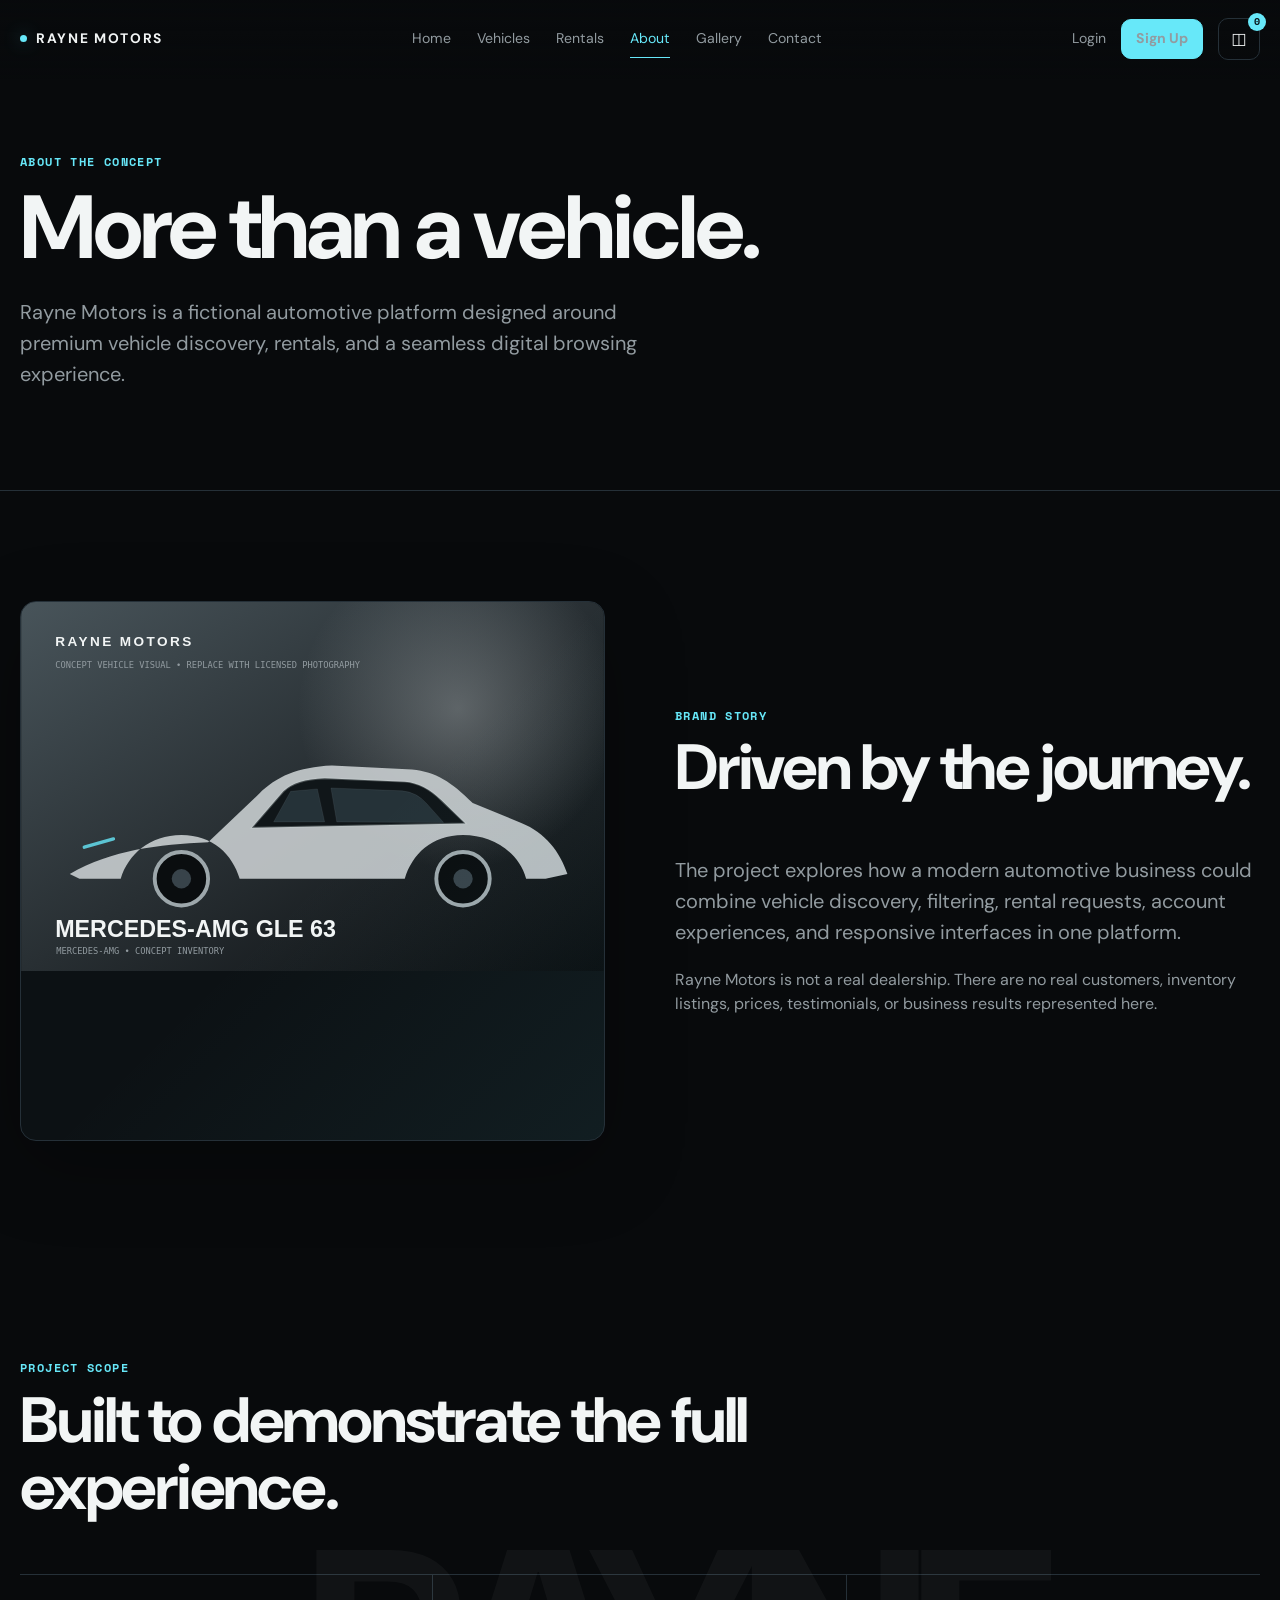
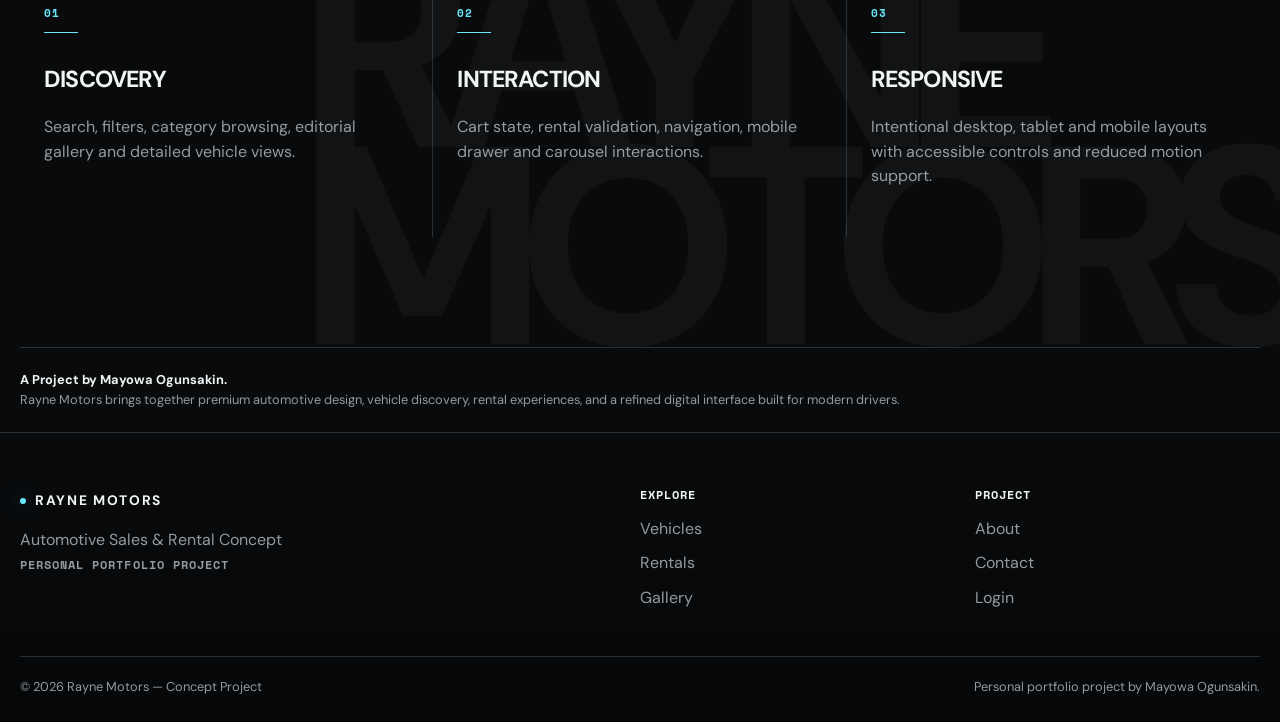
==== about.html @ a6eb0c82 "Update about.html" ====
<!doctype html><html lang="en"><head><meta charset="utf-8"><meta name="viewport" content="width=device-width,initial-scale=1"><meta name="description" content="Rayne Motors — premium automotive dealership and rental concept project by Mayowa Mayne Ogunsakin."><title>About — RAYNE MOTORS</title><link rel="stylesheet" href="css/style.css"></head><body><header class="site-header"><div class="container nav"><a class="logo" href="index.html">RAYNE MOTORS</a><nav class="nav-links" aria-label="Primary"><a data-nav href="index.html">Home</a><a data-nav href="vehicles.html">Vehicles</a><a data-nav href="rentals.html">Rentals</a><a data-nav href="about.html">About</a><a data-nav href="gallery.html">Gallery</a><a data-nav href="contact.html">Contact</a></nav><div class="nav-actions"><a href="login.html">Login</a><a class="btn btn-small btn-primary" href="signup.html">Sign Up</a><button class="icon-btn cart-wrap" data-cart-open aria-label="Open cart">◫<span class="cart-count">0</span></button><button class="menu-btn" aria-label="Open menu">☰</button></div></div></header><div class="mobile-drawer"><button class="icon-btn" data-mobile-close aria-label="Close menu" style="position:absolute;right:24px;top:24px">×</button><nav class="mobile-links"><a data-nav href="index.html">Home</a><a data-nav href="vehicles.html">Vehicles</a><a data-nav href="rentals.html">Rentals</a><a data-nav href="about.html">About</a><a data-nav href="gallery.html">Gallery</a><a data-nav href="contact.html">Contact</a><a href="login.html">Login</a></nav><div class="mobile-footer mono">FIND YOUR NEXT DRIVE.</div></div><div class="scrim"></div><main>
<section class="page-hero"><div class="container"><div class="eyebrow mono">ABOUT THE CONCEPT</div><h1>More than a vehicle.</h1><p class="lead">Rayne Motors is a fictional automotive platform designed around premium vehicle discovery, rentals, and a seamless digital browsing experience.</p></div></section>
<section class="section"><div class="container editorial"><div class="editorial-media"><img src="assets/images/mercedes-amg-gle.svg" alt="Mercedes-AMG GLE 63 concept visual" style="width:100%;height:100%;object-fit:cover"></div><div class="editorial-copy"><div class="eyebrow mono">BRAND STORY</div><h2>Driven by the journey.</h2><p class="lead">The project explores how a modern automotive business could combine vehicle discovery, filtering, rental requests, account experiences, and responsive interfaces in one platform.</p><p class="muted">Rayne Motors is not a real dealership. There are no real customers, inventory listings, prices, testimonials, or business results represented here.</p></div></div></section>
<section class="section"><div class="container"><div class="eyebrow mono">PROJECT SCOPE</div><h2 class="reveal">Built to demonstrate the full experience.</h2><div class="steps reveal"><div class="step"><div class="step-number mono">01</div><h3>DISCOVERY</h3><p>Search, filters, category browsing, editorial gallery and detailed vehicle views.</p></div><div class="step"><div class="step-number mono">02</div><h3>INTERACTION</h3><p>Cart state, rental validation, navigation, mobile drawer and carousel interactions.</p></div><div class="step"><div class="step-number mono">03</div><h3>RESPONSIVE</h3><p>Intentional desktop, tablet and mobile layouts with accessible controls and reduced motion support.</p></div></div></div><div class="watermark">RAYNE<br>MOTORS</div></section>
</main><div class="container" style="padding:22px 0;border-top:1px solid var(--border);color:var(--muted);font-size:.8rem"><strong style="color:var(--text)">A Project by Mayowa Ogunsakin.</strong><br>Rayne Motors brings together premium automotive design, vehicle discovery, rental experiences, and a refined digital interface built for modern drivers.</br></div><footer class="footer"><div class="container"><div class="footer-grid"><div><a class="logo" href="index.html">RAYNE MOTORS</a><p class="muted" style="max-width:400px;margin-top:15px">Automotive Sales & Rental Concept<br><span class="mono">Personal Portfolio Project</span></p></div><div><div class="mono">Explore</div><div class="footer-links" style="margin-top:15px"><a href="vehicles.html">Vehicles</a><a href="rentals.html">Rentals</a><a href="gallery.html">Gallery</a></div></div><div><div class="mono">Project</div><div class="footer-links" style="margin-top:15px"><a href="about.html">About</a><a href="contact.html">Contact</a><a href="login.html">Login</a></div></div></div><div class="footer-bottom"><div>© 2026 Rayne Motors — Concept Project</div><div>Personal portfolio project by Mayowa Ogunsakin.</div></div></div></footer><aside class="cart-drawer" aria-label="Shopping cart"><div class="cart-head"><strong>Your Selection</strong><button class="icon-btn" data-close aria-label="Close cart">×</button></div><div class="cart-items"></div><div class="cart-foot"><p class="muted" style="margin-bottom:14px">Pricing is intentionally omitted. Use the next step to submit a demo request or contact enquiry.</p><div style="display:flex;gap:8px"><button class="btn btn-ghost" data-clear-cart onclick="RayneCart.clear()">Clear</button><a class="btn btn-primary" href="rentals.html">Request Booking</a></div></div></aside><script src="js/data.js"></script><script src="js/main.js"></script><script src="js/cart.js"></script></body></html>
---- css/style.css ----
@import url('https://fonts.googleapis.com/css2?family=DM+Sans:wght@400;500;600;700&family=Space+Mono:wght@400;700&display=swap');

:root{
  --bg:#080A0C; --surface:#111519; --elevated:#171D21; --text:#F2F5F5;
  --muted:#929BA0; --accent:#67E8F9; --accent-dark:#164E63; --border:#253038;
  --success:#55c98b; --error:#ef6a6a; --radius:14px; --max:1440px;
  --ease:cubic-bezier(.22,.8,.2,1);
}
*{box-sizing:border-box}
html{scroll-behavior:smooth}
body{margin:0;background:var(--bg);color:var(--text);font-family:"DM Sans",system-ui,sans-serif;line-height:1.55}
body.drawer-open{overflow:hidden}
a{color:inherit;text-decoration:none}
button,input,select,textarea{font:inherit}
button{cursor:pointer}
img{display:block;max-width:100%}
::selection{background:var(--accent);color:#031014}
:focus-visible{outline:2px solid var(--accent);outline-offset:3px}
.container{width:min(calc(100% - 40px),var(--max));margin:auto}
.mono{font:700 .72rem/1.2 "Space Mono",monospace;letter-spacing:.09em;text-transform:uppercase}
.eyebrow{color:var(--accent);margin-bottom:12px}
h1,h2,h3,p{margin-top:0}
h1,h2,h3{line-height:1.05;letter-spacing:-.035em}
h1{font-size:clamp(3.4rem,8vw,8.2rem);max-width:950px;margin-bottom:22px}
h2{font-size:clamp(2.3rem,5vw,5.3rem);max-width:900px}
h3{font-size:1.45rem}
.lead{font-size:clamp(1rem,1.6vw,1.25rem);color:var(--muted);max-width:680px}
.muted{color:var(--muted)}
.section{padding:110px 0;position:relative;overflow:hidden}
.section--tight{padding:72px 0}
.section-head{display:flex;justify-content:space-between;gap:30px;align-items:end;margin-bottom:42px}
.watermark{position:absolute;inset:auto -2vw 0 auto;font-size:clamp(7rem,22vw,20rem);font-weight:700;line-height:.7;letter-spacing:-.08em;color:#fff;opacity:.035;pointer-events:none;white-space:nowrap}
.site-header{position:fixed;top:0;left:0;right:0;z-index:50;border-bottom:1px solid transparent;transition:.35s var(--ease);background:rgba(8,10,12,.22)}
.site-header.scrolled{background:rgba(8,10,12,.82);border-color:var(--border);backdrop-filter:blur(18px)}
.nav{height:78px;display:flex;align-items:center;gap:34px}
.logo{font-weight:700;letter-spacing:.12em;font-size:.86rem;white-space:nowrap}
.nav-links{display:flex;align-items:center;gap:26px;margin:auto}
.nav-links a,.nav-actions a{font-size:.88rem;color:var(--muted);transition:.2s}
.nav-links a:hover,.nav-links a.active,.nav-actions a:hover{color:var(--text)}
.nav-links a.active{color:var(--accent)}
.nav-actions{display:flex;align-items:center;gap:15px}
.icon-btn,.menu-btn{width:42px;height:42px;border:1px solid var(--border);background:transparent;color:var(--text);display:grid;place-items:center;border-radius:10px}
.cart-count{min-width:18px;height:18px;padding:0 5px;border-radius:20px;background:var(--accent);color:#061015;font:700 10px/18px "Space Mono";position:absolute;top:-6px;right:-7px;text-align:center}
.cart-wrap{position:relative}
.menu-btn{display:none}
.btn{border:1px solid var(--border);background:transparent;color:var(--text);min-height:48px;padding:0 20px;border-radius:10px;display:inline-flex;align-items:center;justify-content:center;gap:10px;font-weight:700;transition:.25s var(--ease)}
.btn:hover{transform:translateY(-2px);border-color:#40515a}
.btn-primary{background:var(--accent);border-color:var(--accent);color:#051014}
.btn-primary:hover{background:#8af1ff;border-color:#8af1ff}
.btn-ghost:hover{color:var(--accent);border-color:var(--accent)}
.btn-small{min-height:40px;padding:0 14px;font-size:.82rem}
.hero{min-height:92vh;display:flex;align-items:end;position:relative;overflow:hidden;padding:150px 0 72px}
.hero-media{position:absolute;inset:0;z-index:-2;background:#0d1216}
.hero-media:after{content:"";position:absolute;inset:0;background:linear-gradient(90deg,rgba(8,10,12,.92) 0%,rgba(8,10,12,.55) 45%,rgba(8,10,12,.15) 100%),linear-gradient(0deg,var(--bg) 0%,transparent 32%)}
.hero-car{position:absolute;right:-2%;bottom:4%;width:min(70vw,900px);opacity:.82;transform:translate3d(0,0,0) scale(1);transition:transform 1.2s var(--ease)}
.hero:hover .hero-car{transform:scale(1.018)}
.hero-content{max-width:900px}
.hero-kicker{display:flex;gap:12px;align-items:center;margin-bottom:24px}
.hero-kicker span:last-child{color:var(--muted)}
.hero-actions{display:flex;gap:12px;flex-wrap:wrap;margin-top:32px}
.hero-watermark{position:absolute;right:3%;top:25%;font-size:clamp(5rem,15vw,14rem);line-height:.72;font-weight:700;letter-spacing:-.08em;color:#fff;opacity:.035;text-align:right;pointer-events:none}
.search-shell{margin-top:-30px;position:relative;z-index:4;background:rgba(17,21,25,.96);border:1px solid var(--border);border-radius:16px;padding:24px;box-shadow:0 25px 80px rgba(0,0,0,.25)}
.search-grid{display:grid;grid-template-columns:1.5fr repeat(4,1fr) auto;gap:10px}
.field{display:flex;flex-direction:column;gap:8px}
.field label{font-size:.72rem;color:var(--muted);font-family:"Space Mono";text-transform:uppercase;letter-spacing:.07em}
.field input,.field select,.field textarea{width:100%;border:1px solid var(--border);background:#0c1013;color:var(--text);border-radius:9px;padding:12px 13px;min-height:46px;outline:none;transition:.2s}
.field textarea{min-height:130px;resize:vertical}
.field input:focus,.field select:focus,.field textarea:focus{border-color:var(--accent);box-shadow:0 0 0 3px rgba(103,232,249,.08)}
.form-grid{display:grid;grid-template-columns:repeat(2,1fr);gap:18px}
.form-grid .full{grid-column:1/-1}
.error-text{color:var(--error);font-size:.78rem;min-height:1em}
.notice{border:1px solid var(--border);padding:16px;border-radius:10px;background:var(--surface);color:var(--muted)}
.notice.success{border-color:rgba(85,201,139,.4);color:#b6f2d2}
.notice.error{border-color:rgba(239,106,106,.4);color:#ffc0c0}
.vehicle-grid{display:grid;grid-template-columns:repeat(4,1fr);gap:16px}
.vehicle-card{background:var(--surface);border:1px solid var(--border);border-radius:var(--radius);overflow:hidden;transition:.3s var(--ease)}
.vehicle-card:hover{transform:translateY(-4px);border-color:rgba(103,232,249,.45)}
.vehicle-image{aspect-ratio:16/10;background:#0c1114;overflow:hidden;position:relative}
.vehicle-image img{width:100%;height:100%;object-fit:cover;transition:.5s var(--ease)}
.vehicle-card:hover .vehicle-image img{transform:scale(1.02)}
.badge{position:absolute;top:12px;left:12px;background:rgba(8,10,12,.78);border:1px solid var(--border);backdrop-filter:blur(10px);padding:6px 8px;border-radius:7px;font:700 .62rem "Space Mono";text-transform:uppercase}
.badge.available{color:var(--success)}
.card-body{padding:18px}
.card-title{display:flex;justify-content:space-between;gap:12px;align-items:start}
.card-title h3{margin:0;font-size:1.2rem}
.card-meta{display:flex;flex-wrap:wrap;gap:8px 14px;margin:12px 0 18px;color:var(--muted);font:400 .68rem "Space Mono";text-transform:uppercase}
.card-actions{display:flex;gap:8px}
.card-actions .btn{flex:1}
.filters-bar{display:flex;gap:8px;flex-wrap:wrap;margin-bottom:24px}
.filter-chip{border:1px solid var(--border);background:transparent;color:var(--muted);padding:9px 13px;border-radius:999px;font:700 .7rem "Space Mono";text-transform:uppercase}
.filter-chip:hover,.filter-chip.active{border-color:var(--accent);color:var(--accent);background:rgba(103,232,249,.05)}
.results-line{display:flex;justify-content:space-between;align-items:center;margin-bottom:16px;color:var(--muted)}
.editorial{display:grid;grid-template-columns:1fr 1fr;gap:70px;align-items:center}
.editorial-media{min-height:540px;background:#0c1114;border:1px solid var(--border);border-radius:16px;overflow:hidden;position:relative}
.editorial-copy{max-width:620px}
.steps{display:grid;grid-template-columns:repeat(3,1fr);border-top:1px solid var(--border)}
.step{padding:32px 24px;border-right:1px solid var(--border)}
.step:last-child{border-right:0}
.step-number{color:var(--accent);margin-bottom:34px}
.step p{color:var(--muted)}
.testimonial{max-width:900px;margin:auto;text-align:center;position:relative}
.quote{font-size:clamp(1.6rem,3vw,3rem);line-height:1.2;letter-spacing:-.035em;min-height:145px}
.quote-meta{color:var(--muted)}
.carousel-controls{display:flex;justify-content:center;gap:8px;margin-top:28px}
.dots{display:flex;gap:7px;justify-content:center;margin-top:18px}
.dot{width:7px;height:7px;border-radius:50%;border:0;background:#465057;padding:0}
.dot.active{background:var(--accent)}
.page-hero{padding:155px 0 80px;border-bottom:1px solid var(--border)}
.page-hero h1{font-size:clamp(3rem,7vw,7rem)}
.gallery-grid{columns:3 280px;column-gap:14px}
.gallery-item{break-inside:avoid;margin-bottom:14px;position:relative;overflow:hidden;border-radius:12px;border:1px solid var(--border);background:#0c1114}
.gallery-item img{width:100%;transition:.45s var(--ease)}
.gallery-item:hover img{transform:scale(1.025)}
.gallery-overlay{position:absolute;left:0;right:0;bottom:0;padding:22px 18px 18px;background:linear-gradient(transparent,rgba(0,0,0,.9));opacity:0;transform:translateY(8px);transition:.3s}
.gallery-item:hover .gallery-overlay{opacity:1;transform:none}
.detail-grid{display:grid;grid-template-columns:1.35fr .65fr;gap:40px;align-items:start}
.detail-gallery{position:sticky;top:100px}
.detail-main-image{border:1px solid var(--border);border-radius:16px;overflow:hidden;background:#0c1114}
.thumbs{display:grid;grid-template-columns:repeat(4,1fr);gap:8px;margin-top:8px}
.thumb{border:1px solid var(--border);background:#0c1114;padding:0;border-radius:8px;overflow:hidden}
.thumb.active{border-color:var(--accent)}
.detail-panel{border:1px solid var(--border);background:var(--surface);border-radius:16px;padding:28px}
.detail-panel h1{font-size:clamp(2.6rem,5vw,5rem);margin-bottom:12px}
.spec-grid{display:grid;grid-template-columns:repeat(2,1fr);gap:1px;background:var(--border);margin:26px 0}
.spec{background:var(--surface);padding:15px}
.spec span{display:block;color:var(--muted);font:700 .62rem "Space Mono";text-transform:uppercase;margin-bottom:7px}
.spec strong{font-size:.95rem}
.cart-drawer{position:fixed;z-index:80;top:0;right:0;bottom:0;width:min(460px,100%);background:var(--surface);border-left:1px solid var(--border);transform:translateX(102%);transition:.4s var(--ease);display:flex;flex-direction:column}
.cart-drawer.open{transform:none}
.scrim{position:fixed;inset:0;background:rgba(0,0,0,.62);z-index:70;opacity:0;pointer-events:none;transition:.3s}
.scrim.open{opacity:1;pointer-events:auto}
.cart-head{padding:22px;border-bottom:1px solid var(--border);display:flex;justify-content:space-between;align-items:center}
.cart-items{padding:18px;overflow:auto;flex:1}
.cart-item{display:grid;grid-template-columns:90px 1fr auto;gap:12px;padding:14px 0;border-bottom:1px solid var(--border)}
.cart-item img{width:90px;height:62px;object-fit:cover;border-radius:7px}
.cart-item h4{margin:0 0 5px;font-size:.95rem}
.cart-item small{color:var(--muted)}
.cart-foot{padding:18px;border-top:1px solid var(--border)}
.empty{padding:50px 15px;text-align:center;color:var(--muted)}
.auth-wrap{min-height:100vh;display:grid;place-items:center;padding:130px 20px 60px}
.auth-card{width:min(520px,100%);border:1px solid var(--border);background:var(--surface);border-radius:16px;padding:32px}
.auth-card h1{font-size:clamp(2.4rem,5vw,4rem);margin-bottom:12px}
.divider{display:flex;align-items:center;gap:12px;color:var(--muted);font-size:.75rem;margin:22px 0}
.divider:before,.divider:after{content:"";height:1px;background:var(--border);flex:1}
.footer{border-top:1px solid var(--border);padding:55px 0 25px}
.footer-grid{display:grid;grid-template-columns:2fr 1fr 1fr;gap:50px}
.footer-links{display:grid;gap:10px;color:var(--muted)}
.footer-bottom{border-top:1px solid var(--border);margin-top:45px;padding-top:20px;color:var(--muted);font-size:.8rem;display:flex;justify-content:space-between;gap:20px}
.reveal{opacity:0;transform:translateY(20px);transition:.7s var(--ease)}
.reveal.visible{opacity:1;transform:none}
.mobile-drawer{position:fixed;inset:0;z-index:75;background:var(--bg);padding:105px 24px 30px;transform:translateX(100%);transition:.4s var(--ease)}
.mobile-drawer.open{transform:none}
.mobile-links{display:grid;gap:20px;font-size:2rem}
.mobile-links a{color:var(--muted)}
.mobile-links a.active{color:var(--accent)}
.mobile-footer{position:absolute;bottom:30px;left:24px;right:24px;color:var(--muted)}
@media(max-width:1100px){
  .vehicle-grid{grid-template-columns:repeat(2,1fr)}
  .search-grid{grid-template-columns:repeat(3,1fr)}
  .search-grid .search-main{grid-column:1/-1}
  .search-grid .btn{grid-column:1/-1}
}
@media(max-width:800px){
  .container{width:min(calc(100% - 28px),var(--max))}
  .nav-links,.nav-actions>a{display:none}
  .nav{justify-content:space-between}
  .menu-btn{display:grid}
  .nav-actions{margin-left:auto}
  .hero{min-height:90vh;padding-top:130px}
  .hero-car{width:115%;right:-22%;bottom:12%;opacity:.5}
  .hero-media:after{background:linear-gradient(0deg,rgba(8,10,12,1) 5%,rgba(8,10,12,.75) 45%,rgba(8,10,12,.4) 100%)}
  .search-shell{margin-top:-15px}
  .search-grid{grid-template-columns:1fr 1fr}
  .search-grid .search-main,.search-grid .btn{grid-column:1/-1}
  .section{padding:80px 0}
  .section-head{display:block}
  .section-head .btn{margin-top:20px}
  .editorial,.detail-grid{grid-template-columns:1fr;gap:30px}
  .editorial-media{min-height:360px}
  .detail-gallery{position:static}
  .steps{grid-template-columns:1fr}
  .step{border-right:0;border-bottom:1px solid var(--border)}
  .footer-grid{grid-template-columns:1fr 1fr}
}
@media(max-width:560px){
  h1{font-size:clamp(3rem,16vw,5rem)}
  .vehicle-grid{grid-template-columns:1fr}
  .form-grid{grid-template-columns:1fr}
  .form-grid .full{grid-column:auto}
  .search-grid{grid-template-columns:1fr}
  .search-grid .search-main,.search-grid .btn{grid-column:auto}
  .hero-actions .btn{width:100%}
  .gallery-grid{columns:1}
  .footer-grid{grid-template-columns:1fr}
  .footer-bottom{display:block}
  .footer-bottom div+div{margin-top:10px}
  .auth-card{padding:24px}
}
@media(prefers-reduced-motion:reduce){
  *,*:before,*:after{scroll-behavior:auto!important;animation-duration:.01ms!important;transition-duration:.01ms!important}
}


/* =========================
   RAYNE MOTORS V2.1 POLISH
   ========================= */

:root{
  --accent-soft:rgba(103,232,249,.08);
  --accent-line:rgba(103,232,249,.28);
  --shadow-soft:0 24px 80px rgba(0,0,0,.28);
}

/* Refined surfaces */
.site-header{
  background:linear-gradient(180deg,rgba(8,10,12,.72),rgba(8,10,12,.18));
}
.site-header.scrolled{
  box-shadow:0 14px 45px rgba(0,0,0,.18);
}
.nav-links a,
.nav-actions a{
  position:relative;
}
.nav-links a:after{
  content:"";
  position:absolute;
  left:0;right:0;bottom:-8px;
  height:1px;
  background:var(--accent);
  transform:scaleX(0);
  transform-origin:right;
  transition:transform .28s var(--ease);
}
.nav-links a:hover:after,
.nav-links a.active:after{
  transform:scaleX(1);
  transform-origin:left;
}
.logo{
  position:relative;
}
.logo:before{
  content:"";
  display:inline-block;
  width:7px;height:7px;
  margin:0 9px 1px 0;
  border-radius:50%;
  background:var(--accent);
  box-shadow:0 0 18px rgba(103,232,249,.45);
}

/* Hero depth */
.hero:before{
  content:"";
  position:absolute;
  inset:0;
  pointer-events:none;
  opacity:.26;
  background:
    linear-gradient(rgba(103,232,249,.035) 1px,transparent 1px),
    linear-gradient(90deg,rgba(103,232,249,.035) 1px,transparent 1px);
  background-size:72px 72px;
  mask-image:linear-gradient(to bottom,black,transparent 78%);
}
.hero:after{
  content:"";
  position:absolute;
  width:40vw;height:40vw;
  right:-18vw;top:8vh;
  border:1px solid rgba(103,232,249,.08);
  border-radius:50%;
  box-shadow:0 0 0 80px rgba(103,232,249,.018),0 0 0 160px rgba(103,232,249,.01);
  pointer-events:none;
}
.hero-content{position:relative;z-index:2}
.hero h1{
  text-wrap:balance;
  text-shadow:0 12px 50px rgba(0,0,0,.35);
}
.hero-kicker span:first-child{color:var(--accent)}
.hero-kicker span:first-child:after{
  content:"";
  display:inline-block;
  width:34px;
  height:1px;
  background:var(--accent);
  margin:0 0 3px 12px;
}
.hero-car{
  filter:drop-shadow(0 35px 60px rgba(0,0,0,.38));
}
.hero-watermark{
  mix-blend-mode:screen;
}

/* Search shell */
.search-shell{
  box-shadow:var(--shadow-soft);
  background:linear-gradient(145deg,rgba(17,21,25,.98),rgba(12,16,19,.96));
}
.search-shell:before{
  content:"";
  position:absolute;
  left:24px;right:24px;top:-1px;
  height:1px;
  background:linear-gradient(90deg,transparent,var(--accent-line),transparent);
}
.search-shell .btn-primary{
  box-shadow:0 8px 24px rgba(103,232,249,.09);
}

/* Section rhythm */
.section-head h2{
  text-wrap:balance;
}
.eyebrow{
  letter-spacing:.12em;
}

/* Vehicle cards */
.vehicle-card{
  box-shadow:0 12px 35px rgba(0,0,0,.12);
}
.vehicle-card:hover{
  box-shadow:0 18px 50px rgba(0,0,0,.25);
}
.vehicle-image:after{
  content:"";
  position:absolute;
  inset:0;
  pointer-events:none;
  background:linear-gradient(180deg,transparent 58%,rgba(8,10,12,.22));
}
.badge{
  z-index:2;
}
.badge.available{
  border-color:rgba(85,201,139,.28);
  background:rgba(8,10,12,.72);
}
.card-title .mono{
  color:var(--muted);
  padding-top:4px;
}
.card-actions .btn-primary{
  box-shadow:none;
}

/* Gallery */
.gallery-item{
  transition:border-color .3s var(--ease),transform .3s var(--ease),box-shadow .3s var(--ease);
}
.gallery-item:hover{
  border-color:rgba(103,232,249,.35);
  transform:translateY(-2px);
  box-shadow:0 18px 45px rgba(0,0,0,.22);
}

/* Editorial blocks */
.editorial-media{
  box-shadow:var(--shadow-soft);
}
.editorial-media:after{
  content:"";
  position:absolute;
  inset:0;
  pointer-events:none;
  background:linear-gradient(135deg,transparent 50%,rgba(103,232,249,.06));
}

/* Steps */
.step{
  position:relative;
  transition:background .3s var(--ease);
}
.step:hover{
  background:rgba(103,232,249,.025);
}
.step-number{
  font-size:.68rem;
}
.step-number:after{
  content:"";
  display:block;
  width:34px;height:1px;
  background:var(--accent);
  margin-top:12px;
}

/* Testimonial */
.testimonial{
  padding:30px 0;
}
.quote{
  text-wrap:balance;
  transition:opacity .22s var(--ease),transform .22s var(--ease);
}
.quote-meta{
  transition:opacity .22s var(--ease);
}
.dot{
  transition:transform .2s var(--ease),background .2s var(--ease);
}
.dot:hover{transform:scale(1.35)}

/* Forms */
.field input:hover,
.field select:hover,
.field textarea:hover{
  border-color:#34434a;
}
.field label{
  letter-spacing:.1em;
}
.notice{
  box-shadow:0 10px 30px rgba(0,0,0,.12);
}

/* Detail */
.detail-main-image{
  box-shadow:var(--shadow-soft);
}
.detail-panel{
  box-shadow:0 18px 55px rgba(0,0,0,.18);
}
.spec{
  transition:background .2s var(--ease);
}
.spec:hover{
  background:#141a1e;
}

/* Auth */
.auth-card{
  box-shadow:0 30px 90px rgba(0,0,0,.3);
}
.auth-card:before{
  content:"";
  display:block;
  width:44px;height:2px;
  background:var(--accent);
  margin-bottom:26px;
}

/* Footer */
.footer{
  background:linear-gradient(180deg,var(--bg),#060708);
}
.footer .logo:before{
  width:6px;height:6px;
}
.footer-links a{
  transition:color .2s,transform .2s;
}
.footer-links a:hover{
  color:var(--text);
  transform:translateX(3px);
}

/* Better mobile tap targets */
@media(max-width:800px){
  .nav{height:72px}
  .hero{
    min-height:86vh;
  }
  .hero:after{
    width:80vw;height:80vw;
    right:-38vw;
    top:16vh;
  }
  .hero-watermark{
    right:-4%;
    top:28%;
    font-size:clamp(4.5rem,20vw,8rem);
  }
  .search-shell{
    padding:20px;
  }
  .mobile-links a {
  padding: 2px 0;
  font-size: 0.9rem;
}
  .mobile-links a.active{
    position:relative;
  }
  .mobile-links a.active:before{
    content:"";
    display:inline-block;
    width:22px;height:1px;
    background:var(--accent);
    vertical-align:middle;
    margin-right:10px;
  }
}
@media(max-width:560px){
  .hero{
    padding-bottom:55px;
  }
  .hero-kicker{
    font-size:.62rem;
  }
  .search-shell .section-head h2{
    font-size:2rem!important;
  }
  .section{
    padding:74px 0;
  }
  .section--tight{
    padding:60px 0;
  }
}
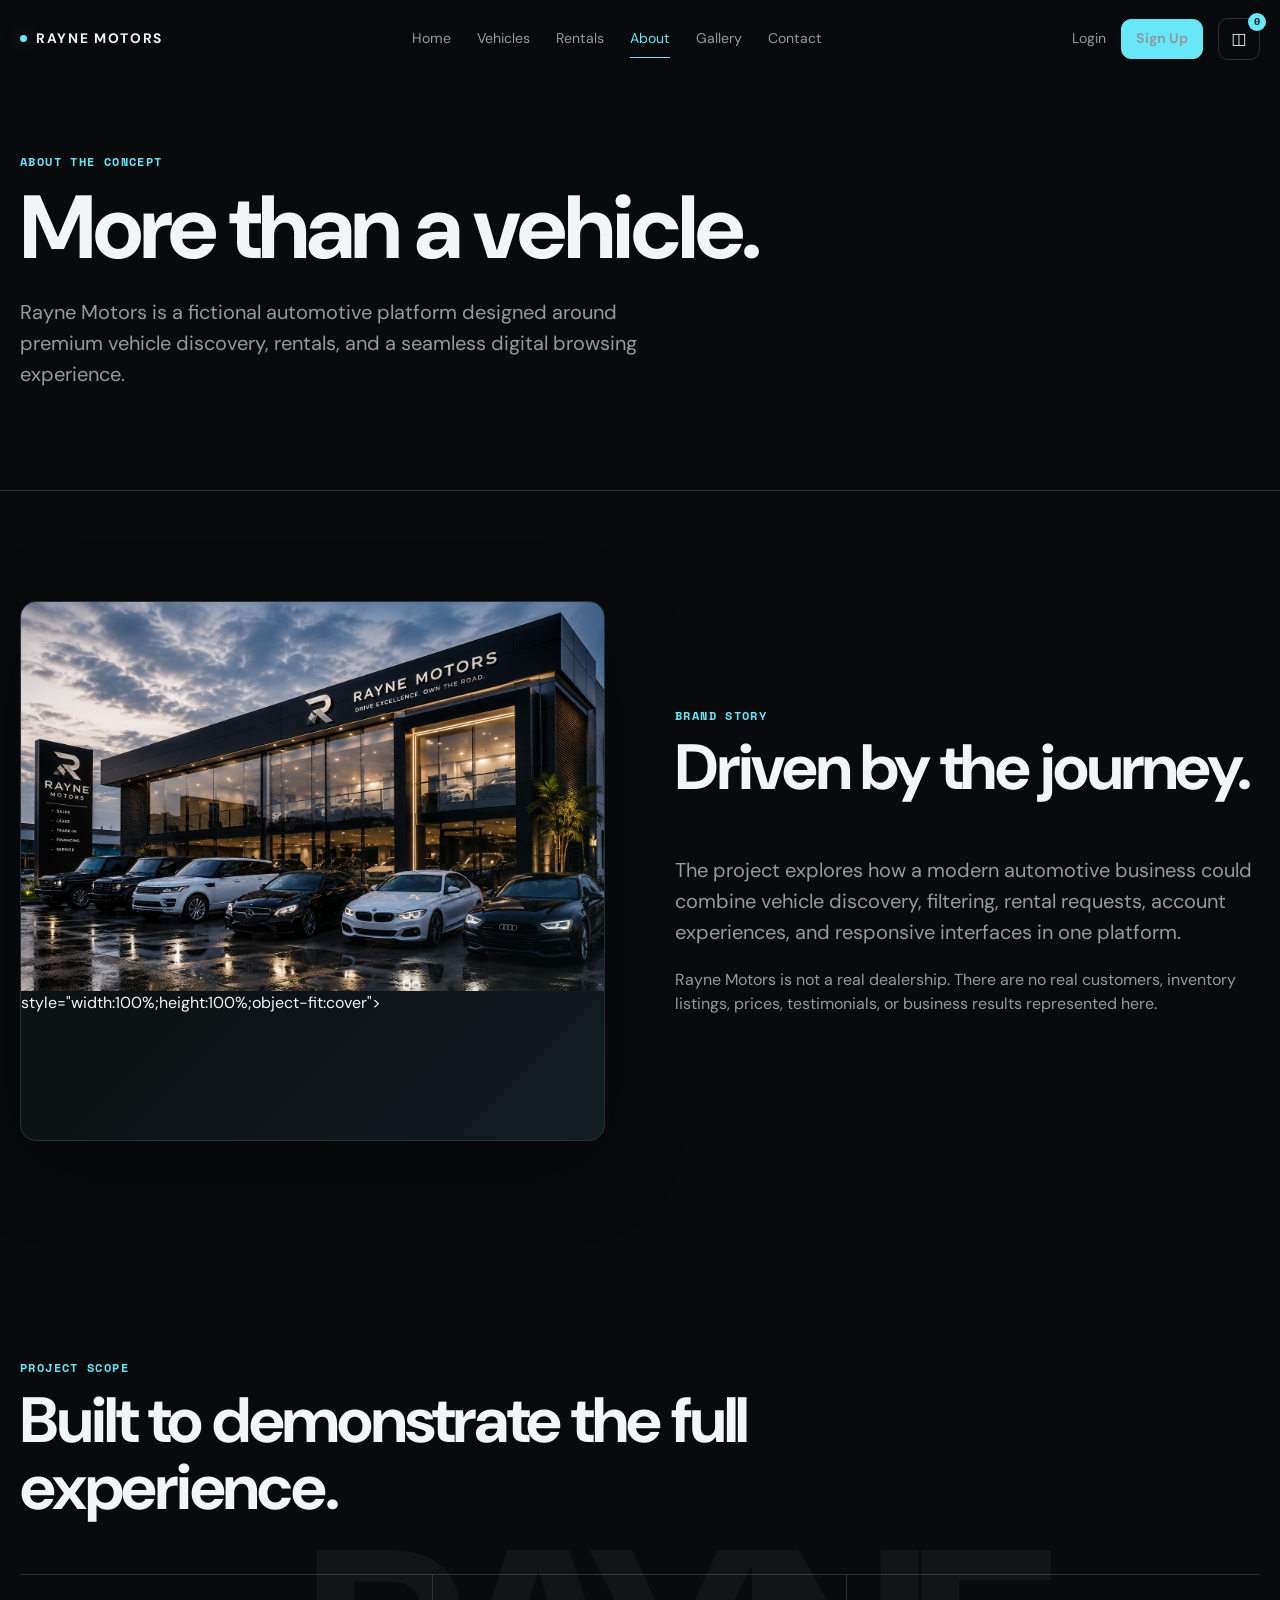
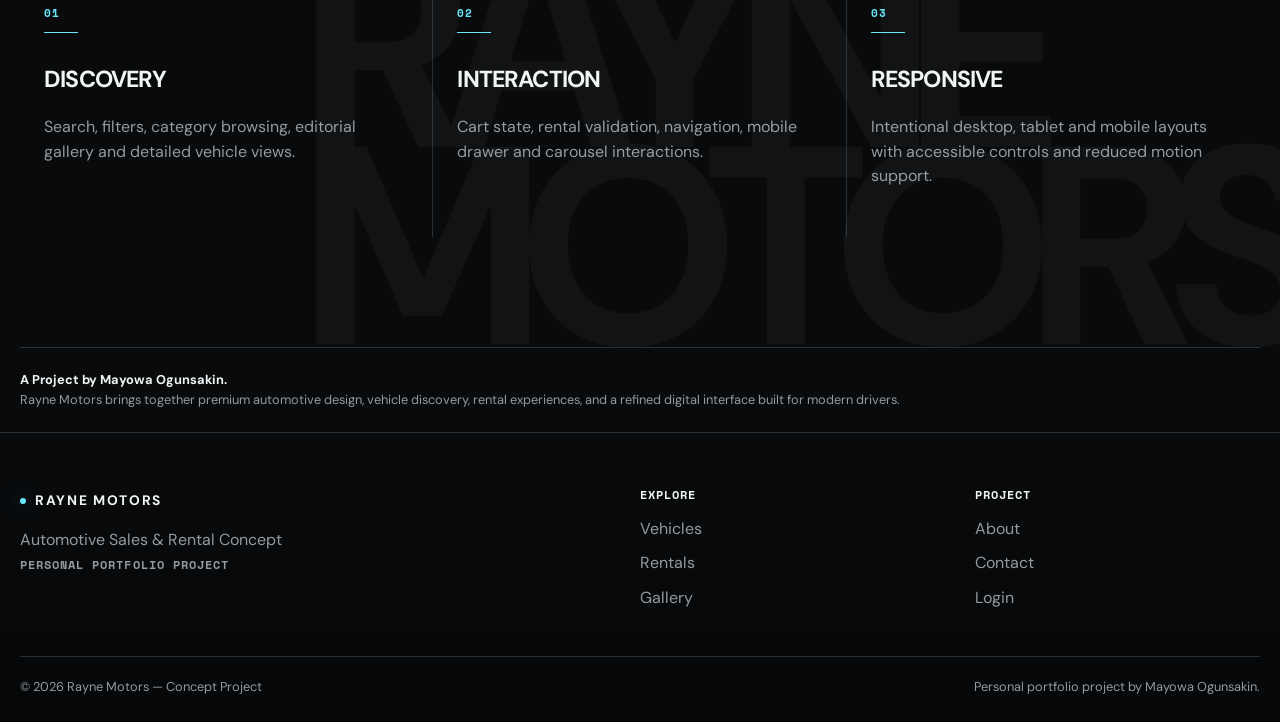
==== commit 54bcb324: "Update about.html" ====
--- a/about.html
+++ b/about.html
@@ -1,5 +1,5 @@
 <!doctype html><html lang="en"><head><meta charset="utf-8"><meta name="viewport" content="width=device-width,initial-scale=1"><meta name="description" content="Rayne Motors — premium automotive dealership and rental concept project by Mayowa Mayne Ogunsakin."><title>About — RAYNE MOTORS</title><link rel="stylesheet" href="css/style.css"></head><body><header class="site-header"><div class="container nav"><a class="logo" href="index.html">RAYNE MOTORS</a><nav class="nav-links" aria-label="Primary"><a data-nav href="index.html">Home</a><a data-nav href="vehicles.html">Vehicles</a><a data-nav href="rentals.html">Rentals</a><a data-nav href="about.html">About</a><a data-nav href="gallery.html">Gallery</a><a data-nav href="contact.html">Contact</a></nav><div class="nav-actions"><a href="login.html">Login</a><a class="btn btn-small btn-primary" href="signup.html">Sign Up</a><button class="icon-btn cart-wrap" data-cart-open aria-label="Open cart">◫<span class="cart-count">0</span></button><button class="menu-btn" aria-label="Open menu">☰</button></div></div></header><div class="mobile-drawer"><button class="icon-btn" data-mobile-close aria-label="Close menu" style="position:absolute;right:24px;top:24px">×</button><nav class="mobile-links"><a data-nav href="index.html">Home</a><a data-nav href="vehicles.html">Vehicles</a><a data-nav href="rentals.html">Rentals</a><a data-nav href="about.html">About</a><a data-nav href="gallery.html">Gallery</a><a data-nav href="contact.html">Contact</a><a href="login.html">Login</a></nav><div class="mobile-footer mono">FIND YOUR NEXT DRIVE.</div></div><div class="scrim"></div><main>
 <section class="page-hero"><div class="container"><div class="eyebrow mono">ABOUT THE CONCEPT</div><h1>More than a vehicle.</h1><p class="lead">Rayne Motors is a fictional automotive platform designed around premium vehicle discovery, rentals, and a seamless digital browsing experience.</p></div></section>
-<section class="section"><div class="container editorial"><div class="editorial-media"><img src="assets/images/mercedes-amg-gle.svg" alt="Mercedes-AMG GLE 63 concept visual" style="width:100%;height:100%;object-fit:cover"></div><div class="editorial-copy"><div class="eyebrow mono">BRAND STORY</div><h2>Driven by the journey.</h2><p class="lead">The project explores how a modern automotive business could combine vehicle discovery, filtering, rental requests, account experiences, and responsive interfaces in one platform.</p><p class="muted">Rayne Motors is not a real dealership. There are no real customers, inventory listings, prices, testimonials, or business results represented here.</p></div></div></section>
+<section class="section"><div class="container editorial"><div class="editorial-media"><img src="assets/images/rayne-showroom.png" alt="Rayne Motors showroom with a fleet of premium vehicles"> style="width:100%;height:100%;object-fit:cover"></div><div class="editorial-copy"><div class="eyebrow mono">BRAND STORY</div><h2>Driven by the journey.</h2><p class="lead">The project explores how a modern automotive business could combine vehicle discovery, filtering, rental requests, account experiences, and responsive interfaces in one platform.</p><p class="muted">Rayne Motors is not a real dealership. There are no real customers, inventory listings, prices, testimonials, or business results represented here.</p></div></div></section>
 <section class="section"><div class="container"><div class="eyebrow mono">PROJECT SCOPE</div><h2 class="reveal">Built to demonstrate the full experience.</h2><div class="steps reveal"><div class="step"><div class="step-number mono">01</div><h3>DISCOVERY</h3><p>Search, filters, category browsing, editorial gallery and detailed vehicle views.</p></div><div class="step"><div class="step-number mono">02</div><h3>INTERACTION</h3><p>Cart state, rental validation, navigation, mobile drawer and carousel interactions.</p></div><div class="step"><div class="step-number mono">03</div><h3>RESPONSIVE</h3><p>Intentional desktop, tablet and mobile layouts with accessible controls and reduced motion support.</p></div></div></div><div class="watermark">RAYNE<br>MOTORS</div></section>
 </main><div class="container" style="padding:22px 0;border-top:1px solid var(--border);color:var(--muted);font-size:.8rem"><strong style="color:var(--text)">A Project by Mayowa Ogunsakin.</strong><br>Rayne Motors brings together premium automotive design, vehicle discovery, rental experiences, and a refined digital interface built for modern drivers.</br></div><footer class="footer"><div class="container"><div class="footer-grid"><div><a class="logo" href="index.html">RAYNE MOTORS</a><p class="muted" style="max-width:400px;margin-top:15px">Automotive Sales & Rental Concept<br><span class="mono">Personal Portfolio Project</span></p></div><div><div class="mono">Explore</div><div class="footer-links" style="margin-top:15px"><a href="vehicles.html">Vehicles</a><a href="rentals.html">Rentals</a><a href="gallery.html">Gallery</a></div></div><div><div class="mono">Project</div><div class="footer-links" style="margin-top:15px"><a href="about.html">About</a><a href="contact.html">Contact</a><a href="login.html">Login</a></div></div></div><div class="footer-bottom"><div>© 2026 Rayne Motors — Concept Project</div><div>Personal portfolio project by Mayowa Ogunsakin.</div></div></div></footer><aside class="cart-drawer" aria-label="Shopping cart"><div class="cart-head"><strong>Your Selection</strong><button class="icon-btn" data-close aria-label="Close cart">×</button></div><div class="cart-items"></div><div class="cart-foot"><p class="muted" style="margin-bottom:14px">Pricing is intentionally omitted. Use the next step to submit a demo request or contact enquiry.</p><div style="display:flex;gap:8px"><button class="btn btn-ghost" data-clear-cart onclick="RayneCart.clear()">Clear</button><a class="btn btn-primary" href="rentals.html">Request Booking</a></div></div></aside><script src="js/data.js"></script><script src="js/main.js"></script><script src="js/cart.js"></script></body></html>
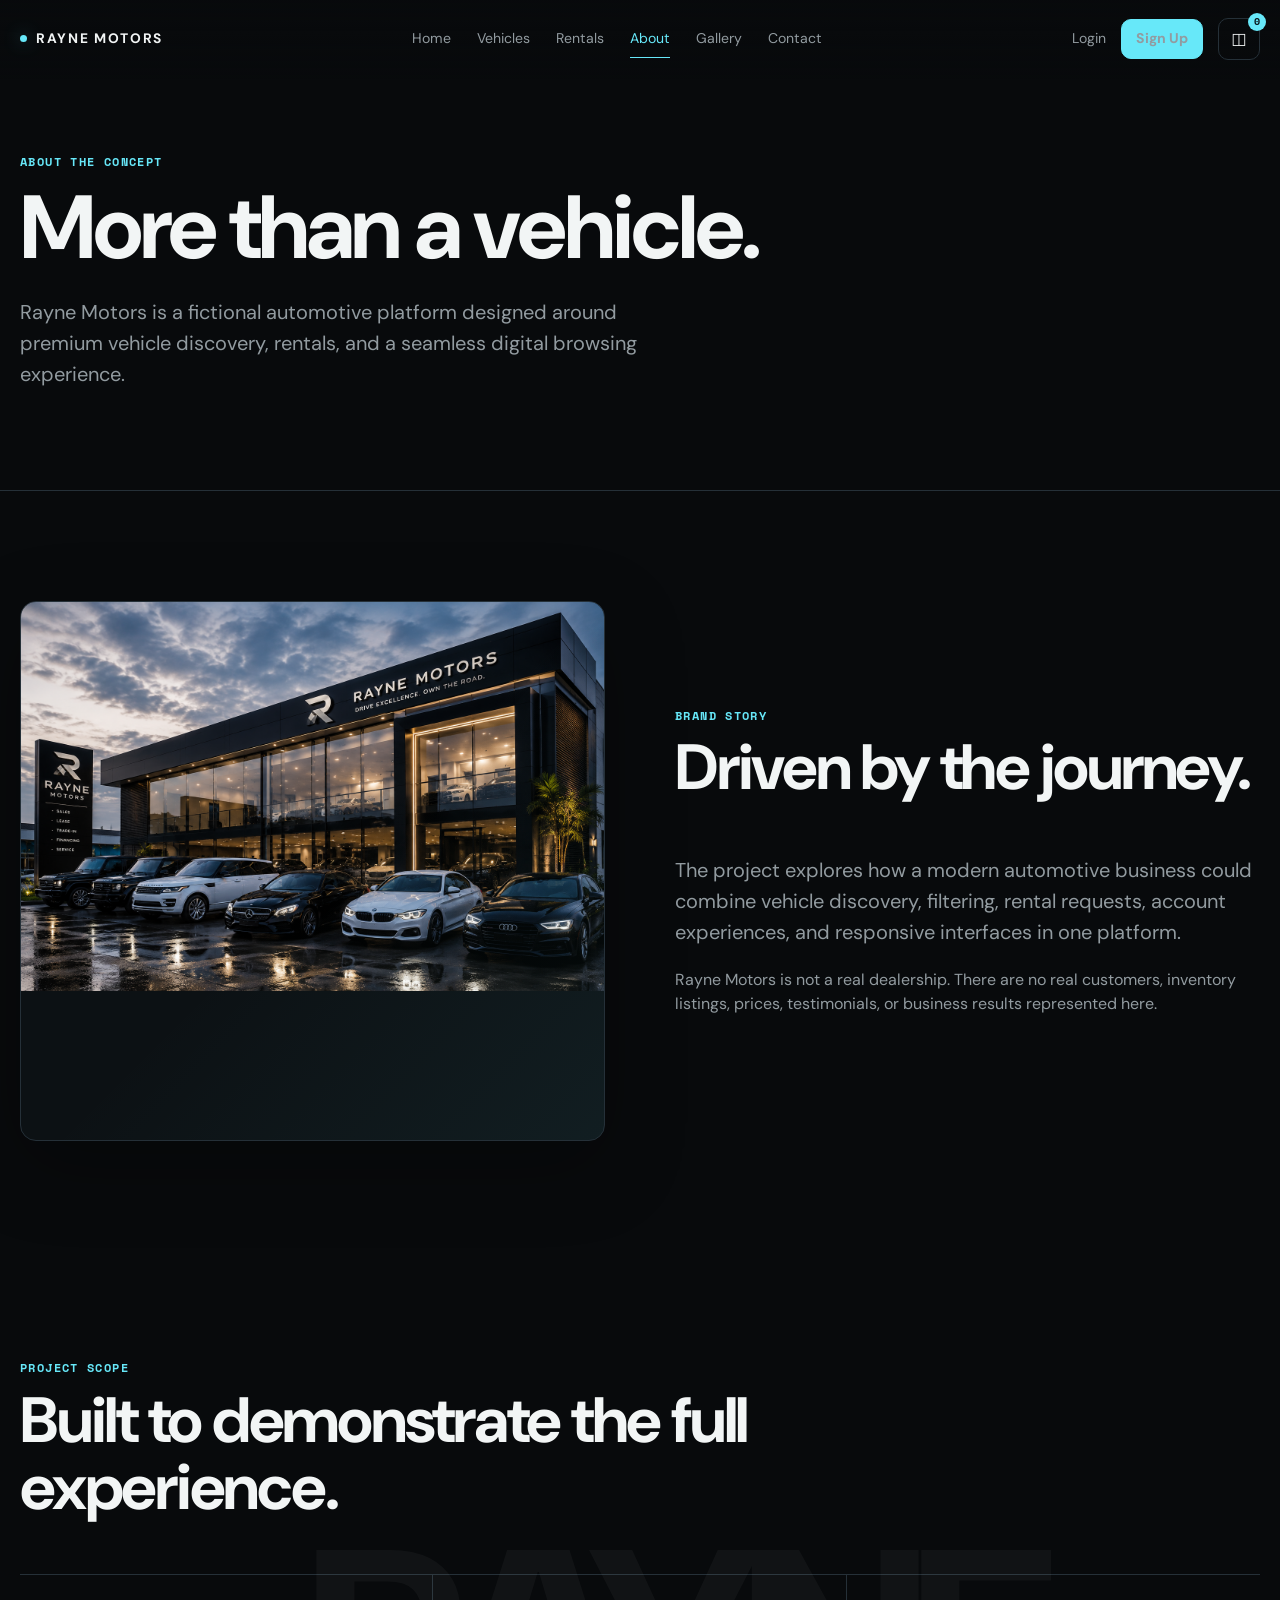
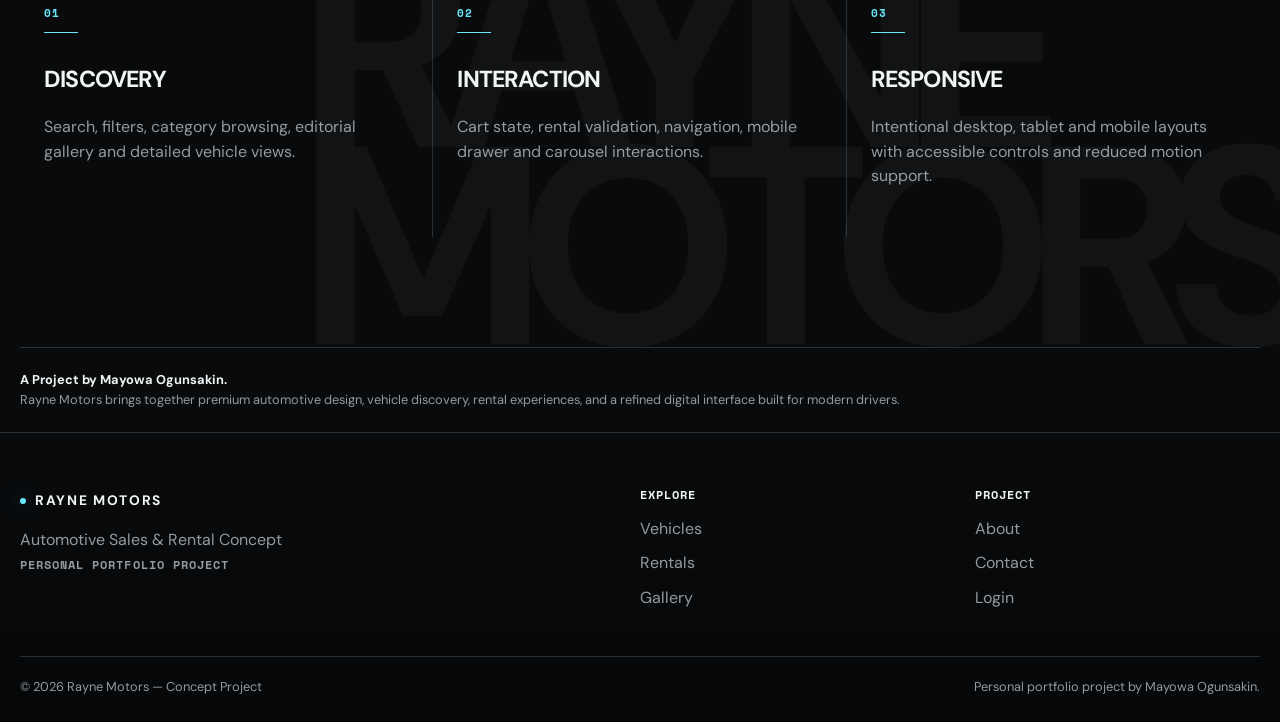
==== commit 2387103a: "Update about.html" ====
--- a/about.html
+++ b/about.html
@@ -1,5 +1,5 @@
 <!doctype html><html lang="en"><head><meta charset="utf-8"><meta name="viewport" content="width=device-width,initial-scale=1"><meta name="description" content="Rayne Motors — premium automotive dealership and rental concept project by Mayowa Mayne Ogunsakin."><title>About — RAYNE MOTORS</title><link rel="stylesheet" href="css/style.css"></head><body><header class="site-header"><div class="container nav"><a class="logo" href="index.html">RAYNE MOTORS</a><nav class="nav-links" aria-label="Primary"><a data-nav href="index.html">Home</a><a data-nav href="vehicles.html">Vehicles</a><a data-nav href="rentals.html">Rentals</a><a data-nav href="about.html">About</a><a data-nav href="gallery.html">Gallery</a><a data-nav href="contact.html">Contact</a></nav><div class="nav-actions"><a href="login.html">Login</a><a class="btn btn-small btn-primary" href="signup.html">Sign Up</a><button class="icon-btn cart-wrap" data-cart-open aria-label="Open cart">◫<span class="cart-count">0</span></button><button class="menu-btn" aria-label="Open menu">☰</button></div></div></header><div class="mobile-drawer"><button class="icon-btn" data-mobile-close aria-label="Close menu" style="position:absolute;right:24px;top:24px">×</button><nav class="mobile-links"><a data-nav href="index.html">Home</a><a data-nav href="vehicles.html">Vehicles</a><a data-nav href="rentals.html">Rentals</a><a data-nav href="about.html">About</a><a data-nav href="gallery.html">Gallery</a><a data-nav href="contact.html">Contact</a><a href="login.html">Login</a></nav><div class="mobile-footer mono">FIND YOUR NEXT DRIVE.</div></div><div class="scrim"></div><main>
 <section class="page-hero"><div class="container"><div class="eyebrow mono">ABOUT THE CONCEPT</div><h1>More than a vehicle.</h1><p class="lead">Rayne Motors is a fictional automotive platform designed around premium vehicle discovery, rentals, and a seamless digital browsing experience.</p></div></section>
-<section class="section"><div class="container editorial"><div class="editorial-media"><img src="assets/images/rayne-showroom.png" alt="Rayne Motors showroom with a fleet of premium vehicles"> style="width:100%;height:100%;object-fit:cover"></div><div class="editorial-copy"><div class="eyebrow mono">BRAND STORY</div><h2>Driven by the journey.</h2><p class="lead">The project explores how a modern automotive business could combine vehicle discovery, filtering, rental requests, account experiences, and responsive interfaces in one platform.</p><p class="muted">Rayne Motors is not a real dealership. There are no real customers, inventory listings, prices, testimonials, or business results represented here.</p></div></div></section>
+<section class="section"><div class="container editorial"><div class="editorial-media"><img src="assets/images/rayne-showroom.png" alt="Rayne Motors showroom with a fleet of premium vehicles" style="width:100%;height:100%;object-fit:cover"></div><div class="editorial-copy"><div class="eyebrow mono">BRAND STORY</div><h2>Driven by the journey.</h2><p class="lead">The project explores how a modern automotive business could combine vehicle discovery, filtering, rental requests, account experiences, and responsive interfaces in one platform.</p><p class="muted">Rayne Motors is not a real dealership. There are no real customers, inventory listings, prices, testimonials, or business results represented here.</p></div></div></section>
 <section class="section"><div class="container"><div class="eyebrow mono">PROJECT SCOPE</div><h2 class="reveal">Built to demonstrate the full experience.</h2><div class="steps reveal"><div class="step"><div class="step-number mono">01</div><h3>DISCOVERY</h3><p>Search, filters, category browsing, editorial gallery and detailed vehicle views.</p></div><div class="step"><div class="step-number mono">02</div><h3>INTERACTION</h3><p>Cart state, rental validation, navigation, mobile drawer and carousel interactions.</p></div><div class="step"><div class="step-number mono">03</div><h3>RESPONSIVE</h3><p>Intentional desktop, tablet and mobile layouts with accessible controls and reduced motion support.</p></div></div></div><div class="watermark">RAYNE<br>MOTORS</div></section>
 </main><div class="container" style="padding:22px 0;border-top:1px solid var(--border);color:var(--muted);font-size:.8rem"><strong style="color:var(--text)">A Project by Mayowa Ogunsakin.</strong><br>Rayne Motors brings together premium automotive design, vehicle discovery, rental experiences, and a refined digital interface built for modern drivers.</br></div><footer class="footer"><div class="container"><div class="footer-grid"><div><a class="logo" href="index.html">RAYNE MOTORS</a><p class="muted" style="max-width:400px;margin-top:15px">Automotive Sales & Rental Concept<br><span class="mono">Personal Portfolio Project</span></p></div><div><div class="mono">Explore</div><div class="footer-links" style="margin-top:15px"><a href="vehicles.html">Vehicles</a><a href="rentals.html">Rentals</a><a href="gallery.html">Gallery</a></div></div><div><div class="mono">Project</div><div class="footer-links" style="margin-top:15px"><a href="about.html">About</a><a href="contact.html">Contact</a><a href="login.html">Login</a></div></div></div><div class="footer-bottom"><div>© 2026 Rayne Motors — Concept Project</div><div>Personal portfolio project by Mayowa Ogunsakin.</div></div></div></footer><aside class="cart-drawer" aria-label="Shopping cart"><div class="cart-head"><strong>Your Selection</strong><button class="icon-btn" data-close aria-label="Close cart">×</button></div><div class="cart-items"></div><div class="cart-foot"><p class="muted" style="margin-bottom:14px">Pricing is intentionally omitted. Use the next step to submit a demo request or contact enquiry.</p><div style="display:flex;gap:8px"><button class="btn btn-ghost" data-clear-cart onclick="RayneCart.clear()">Clear</button><a class="btn btn-primary" href="rentals.html">Request Booking</a></div></div></aside><script src="js/data.js"></script><script src="js/main.js"></script><script src="js/cart.js"></script></body></html>
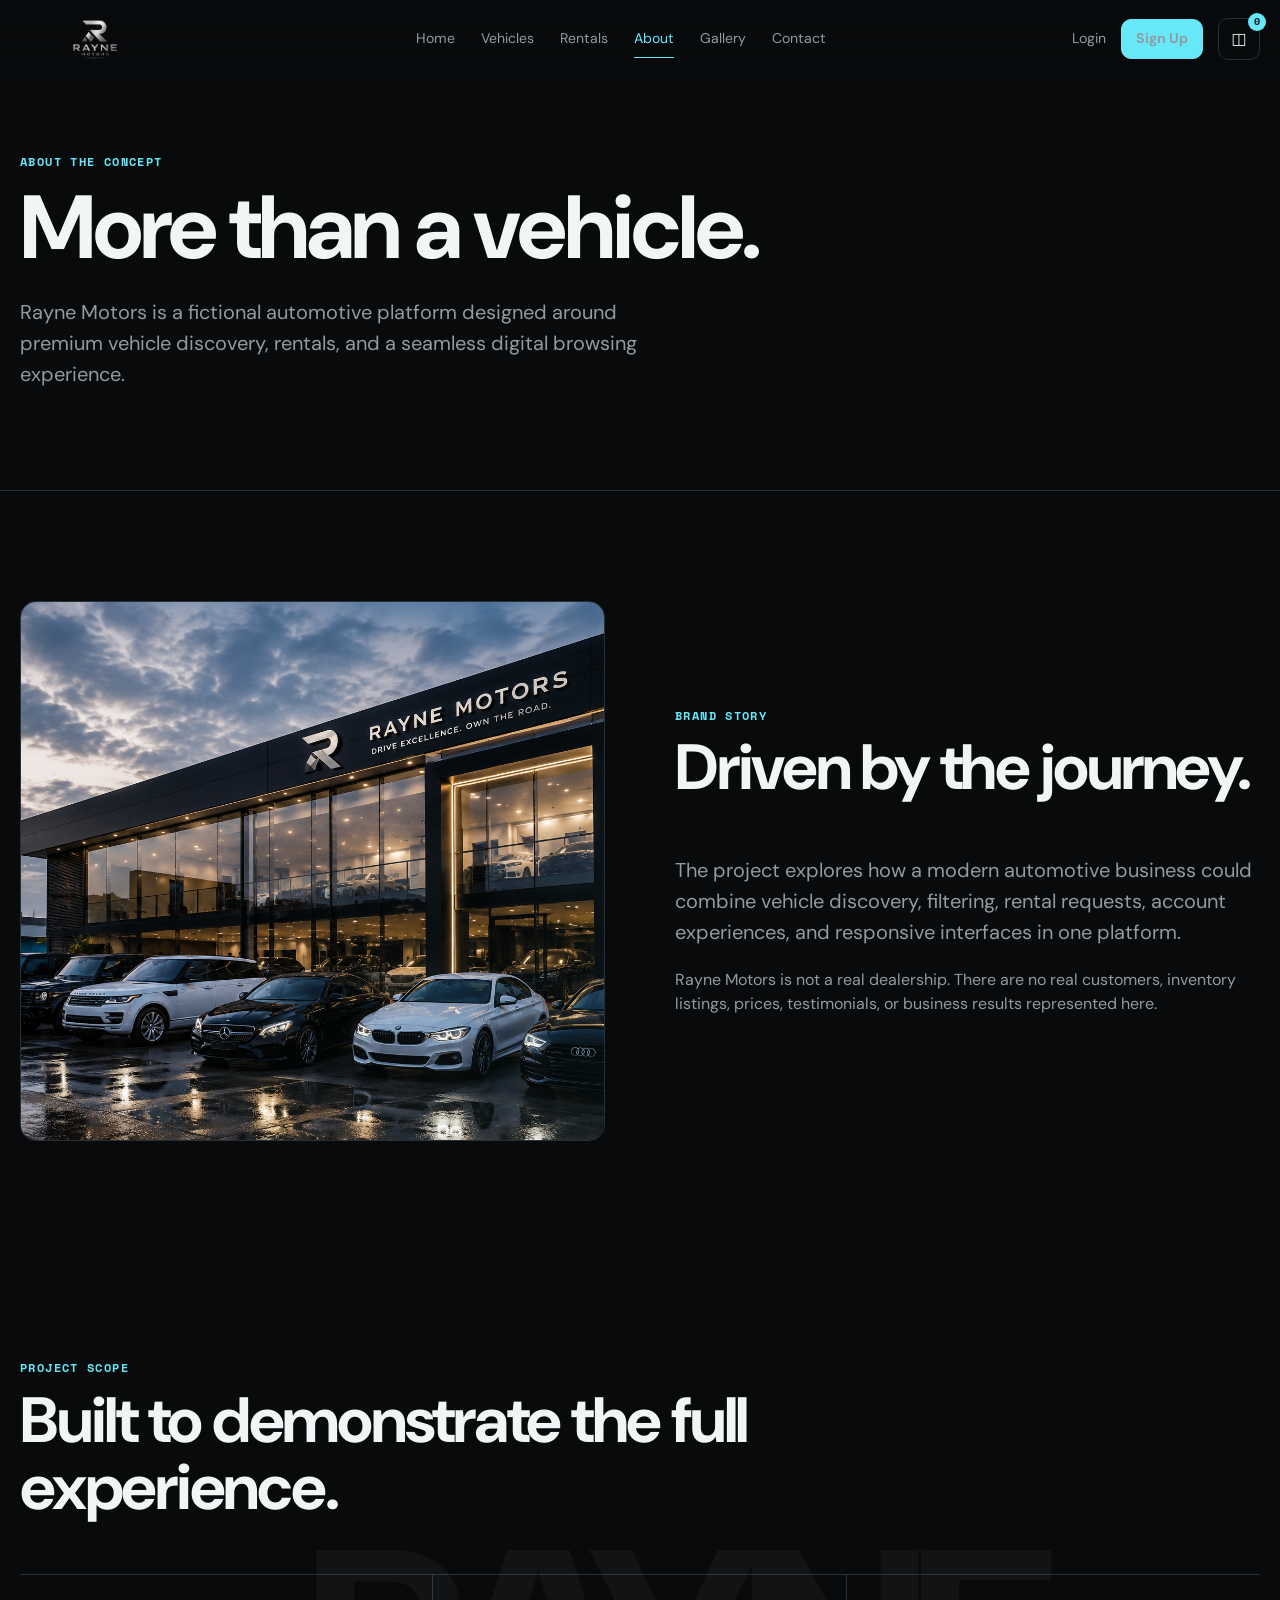
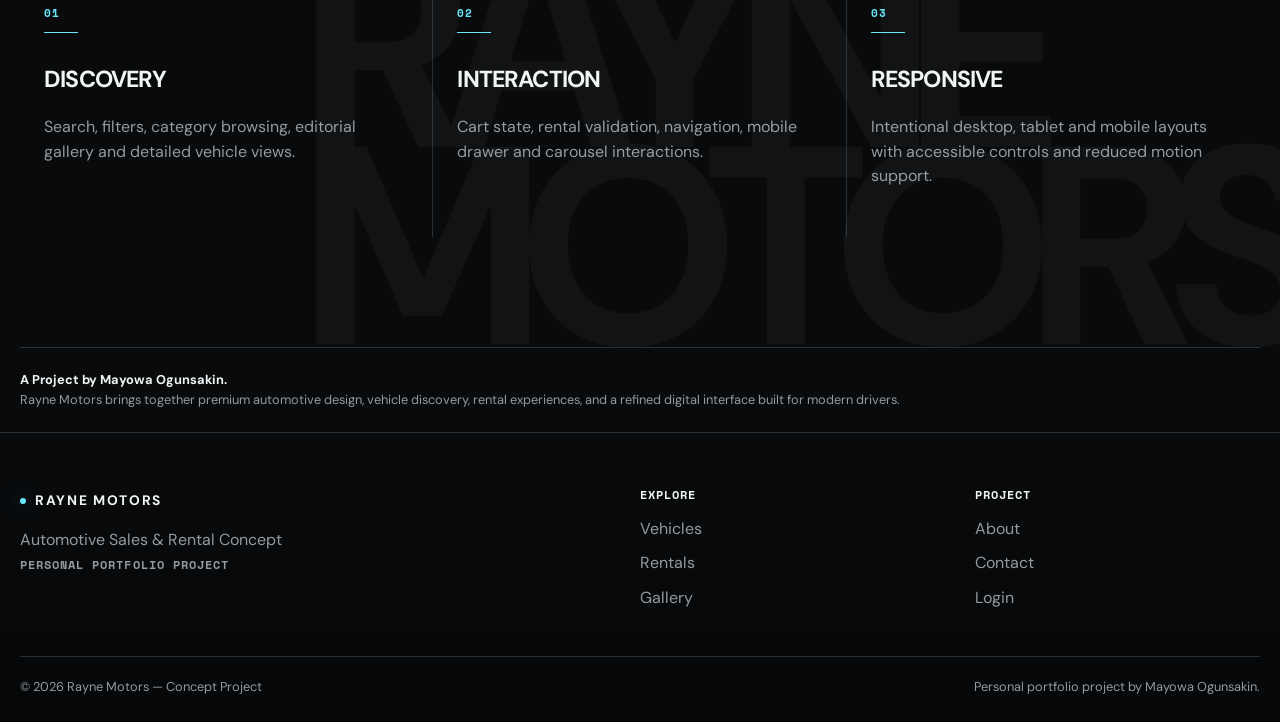
==== commit a9cc4e5a: "Update about.html" ====
--- a/about.html
+++ b/about.html
@@ -1,5 +1,5 @@
-<!doctype html><html lang="en"><head><meta charset="utf-8"><meta name="viewport" content="width=device-width,initial-scale=1"><meta name="description" content="Rayne Motors — premium automotive dealership and rental concept project by Mayowa Mayne Ogunsakin."><title>About — RAYNE MOTORS</title><link rel="stylesheet" href="css/style.css"></head><body><header class="site-header"><div class="container nav"><a class="logo" href="index.html">RAYNE MOTORS</a><nav class="nav-links" aria-label="Primary"><a data-nav href="index.html">Home</a><a data-nav href="vehicles.html">Vehicles</a><a data-nav href="rentals.html">Rentals</a><a data-nav href="about.html">About</a><a data-nav href="gallery.html">Gallery</a><a data-nav href="contact.html">Contact</a></nav><div class="nav-actions"><a href="login.html">Login</a><a class="btn btn-small btn-primary" href="signup.html">Sign Up</a><button class="icon-btn cart-wrap" data-cart-open aria-label="Open cart">◫<span class="cart-count">0</span></button><button class="menu-btn" aria-label="Open menu">☰</button></div></div></header><div class="mobile-drawer"><button class="icon-btn" data-mobile-close aria-label="Close menu" style="position:absolute;right:24px;top:24px">×</button><nav class="mobile-links"><a data-nav href="index.html">Home</a><a data-nav href="vehicles.html">Vehicles</a><a data-nav href="rentals.html">Rentals</a><a data-nav href="about.html">About</a><a data-nav href="gallery.html">Gallery</a><a data-nav href="contact.html">Contact</a><a href="login.html">Login</a></nav><div class="mobile-footer mono">FIND YOUR NEXT DRIVE.</div></div><div class="scrim"></div><main>
+<!doctype html><html lang="en"><head><meta charset="utf-8"><meta name="viewport" content="width=device-width,initial-scale=1"><meta name="description" content="Rayne Motors — premium automotive dealership and rental concept project by Mayowa Mayne Ogunsakin."><title>About — RAYNE MOTORS</title><link rel="stylesheet" href="css/style.css"></head><body><header class="site-header"><div class="container nav"><a href="index.html" class="brand" aria-label="Rayne Motors home"><img src="assets/images/rayne-motors-logo.png" alt="Rayne Motors"></a><nav class="nav-links" aria-label="Primary"><a data-nav href="index.html">Home</a><a data-nav href="vehicles.html">Vehicles</a><a data-nav href="rentals.html">Rentals</a><a data-nav href="about.html">About</a><a data-nav href="gallery.html">Gallery</a><a data-nav href="contact.html">Contact</a></nav><div class="nav-actions"><a href="login.html">Login</a><a class="btn btn-small btn-primary" href="signup.html">Sign Up</a><button class="icon-btn cart-wrap" data-cart-open aria-label="Open cart">◫<span class="cart-count">0</span></button><button class="menu-btn" aria-label="Open menu">☰</button></div></div></header><div class="mobile-drawer"><button class="icon-btn" data-mobile-close aria-label="Close menu" style="position:absolute;right:24px;top:24px">×</button><nav class="mobile-links"><a data-nav href="index.html">Home</a><a data-nav href="vehicles.html">Vehicles</a><a data-nav href="rentals.html">Rentals</a><a data-nav href="about.html">About</a><a data-nav href="gallery.html">Gallery</a><a data-nav href="contact.html">Contact</a><a href="login.html">Login</a></nav><div class="mobile-footer mono">FIND YOUR NEXT DRIVE.</div></div><div class="scrim"></div><main>
 <section class="page-hero"><div class="container"><div class="eyebrow mono">ABOUT THE CONCEPT</div><h1>More than a vehicle.</h1><p class="lead">Rayne Motors is a fictional automotive platform designed around premium vehicle discovery, rentals, and a seamless digital browsing experience.</p></div></section>
-<section class="section"><div class="container editorial"><div class="editorial-media"><img src="assets/images/rayne-showroom.png" alt="Rayne Motors showroom with a fleet of premium vehicles" style="width:100%;height:100%;object-fit:cover"></div><div class="editorial-copy"><div class="eyebrow mono">BRAND STORY</div><h2>Driven by the journey.</h2><p class="lead">The project explores how a modern automotive business could combine vehicle discovery, filtering, rental requests, account experiences, and responsive interfaces in one platform.</p><p class="muted">Rayne Motors is not a real dealership. There are no real customers, inventory listings, prices, testimonials, or business results represented here.</p></div></div></section>
+<section class="section"><div class="container editorial"><div class="editorial-media"><img src="assets/images/rayne-showroom.png" alt="Rayne Motors showroom with a fleet of premium vehicles" style="display:block;width:100%;height:100%;object-fit:cover;"></div><div class="editorial-copy"><div class="eyebrow mono">BRAND STORY</div><h2>Driven by the journey.</h2><p class="lead">The project explores how a modern automotive business could combine vehicle discovery, filtering, rental requests, account experiences, and responsive interfaces in one platform.</p><p class="muted">Rayne Motors is not a real dealership. There are no real customers, inventory listings, prices, testimonials, or business results represented here.</p></div></div></section>
 <section class="section"><div class="container"><div class="eyebrow mono">PROJECT SCOPE</div><h2 class="reveal">Built to demonstrate the full experience.</h2><div class="steps reveal"><div class="step"><div class="step-number mono">01</div><h3>DISCOVERY</h3><p>Search, filters, category browsing, editorial gallery and detailed vehicle views.</p></div><div class="step"><div class="step-number mono">02</div><h3>INTERACTION</h3><p>Cart state, rental validation, navigation, mobile drawer and carousel interactions.</p></div><div class="step"><div class="step-number mono">03</div><h3>RESPONSIVE</h3><p>Intentional desktop, tablet and mobile layouts with accessible controls and reduced motion support.</p></div></div></div><div class="watermark">RAYNE<br>MOTORS</div></section>
 </main><div class="container" style="padding:22px 0;border-top:1px solid var(--border);color:var(--muted);font-size:.8rem"><strong style="color:var(--text)">A Project by Mayowa Ogunsakin.</strong><br>Rayne Motors brings together premium automotive design, vehicle discovery, rental experiences, and a refined digital interface built for modern drivers.</br></div><footer class="footer"><div class="container"><div class="footer-grid"><div><a class="logo" href="index.html">RAYNE MOTORS</a><p class="muted" style="max-width:400px;margin-top:15px">Automotive Sales & Rental Concept<br><span class="mono">Personal Portfolio Project</span></p></div><div><div class="mono">Explore</div><div class="footer-links" style="margin-top:15px"><a href="vehicles.html">Vehicles</a><a href="rentals.html">Rentals</a><a href="gallery.html">Gallery</a></div></div><div><div class="mono">Project</div><div class="footer-links" style="margin-top:15px"><a href="about.html">About</a><a href="contact.html">Contact</a><a href="login.html">Login</a></div></div></div><div class="footer-bottom"><div>© 2026 Rayne Motors — Concept Project</div><div>Personal portfolio project by Mayowa Ogunsakin.</div></div></div></footer><aside class="cart-drawer" aria-label="Shopping cart"><div class="cart-head"><strong>Your Selection</strong><button class="icon-btn" data-close aria-label="Close cart">×</button></div><div class="cart-items"></div><div class="cart-foot"><p class="muted" style="margin-bottom:14px">Pricing is intentionally omitted. Use the next step to submit a demo request or contact enquiry.</p><div style="display:flex;gap:8px"><button class="btn btn-ghost" data-clear-cart onclick="RayneCart.clear()">Clear</button><a class="btn btn-primary" href="rentals.html">Request Booking</a></div></div></aside><script src="js/data.js"></script><script src="js/main.js"></script><script src="js/cart.js"></script></body></html>
--- a/css/style.css
+++ b/css/style.css
@@ -359,9 +359,18 @@
 }
 
 /* Editorial blocks */
-.editorial-media{
-  box-shadow:var(--shadow-soft);
-}
+.editorial-media {
+  height: 100%;
+  overflow: hidden;
+}
+
+.editorial-media img {
+  display: block;
+  width: 100%;
+  height: 100%;
+  object-fit: cover;
+}
+
 .editorial-media:after{
   content:"";
   position:absolute;
@@ -511,3 +520,24 @@
     padding:60px 0;
   }
 }
+/* Rayne Motors logo */
+.brand {
+  display: inline-flex;
+  align-items: center;
+  text-decoration: none;
+  flex-shrink: 0;
+}
+
+.brand img {
+  display: block;
+  width: 150px;
+  height: auto;
+  max-height: 48px;
+  object-fit: contain;
+}
+@media (max-width: 560px) {
+  .brand img {
+    width: 125px;
+    max-height: 42px;
+  }
+}
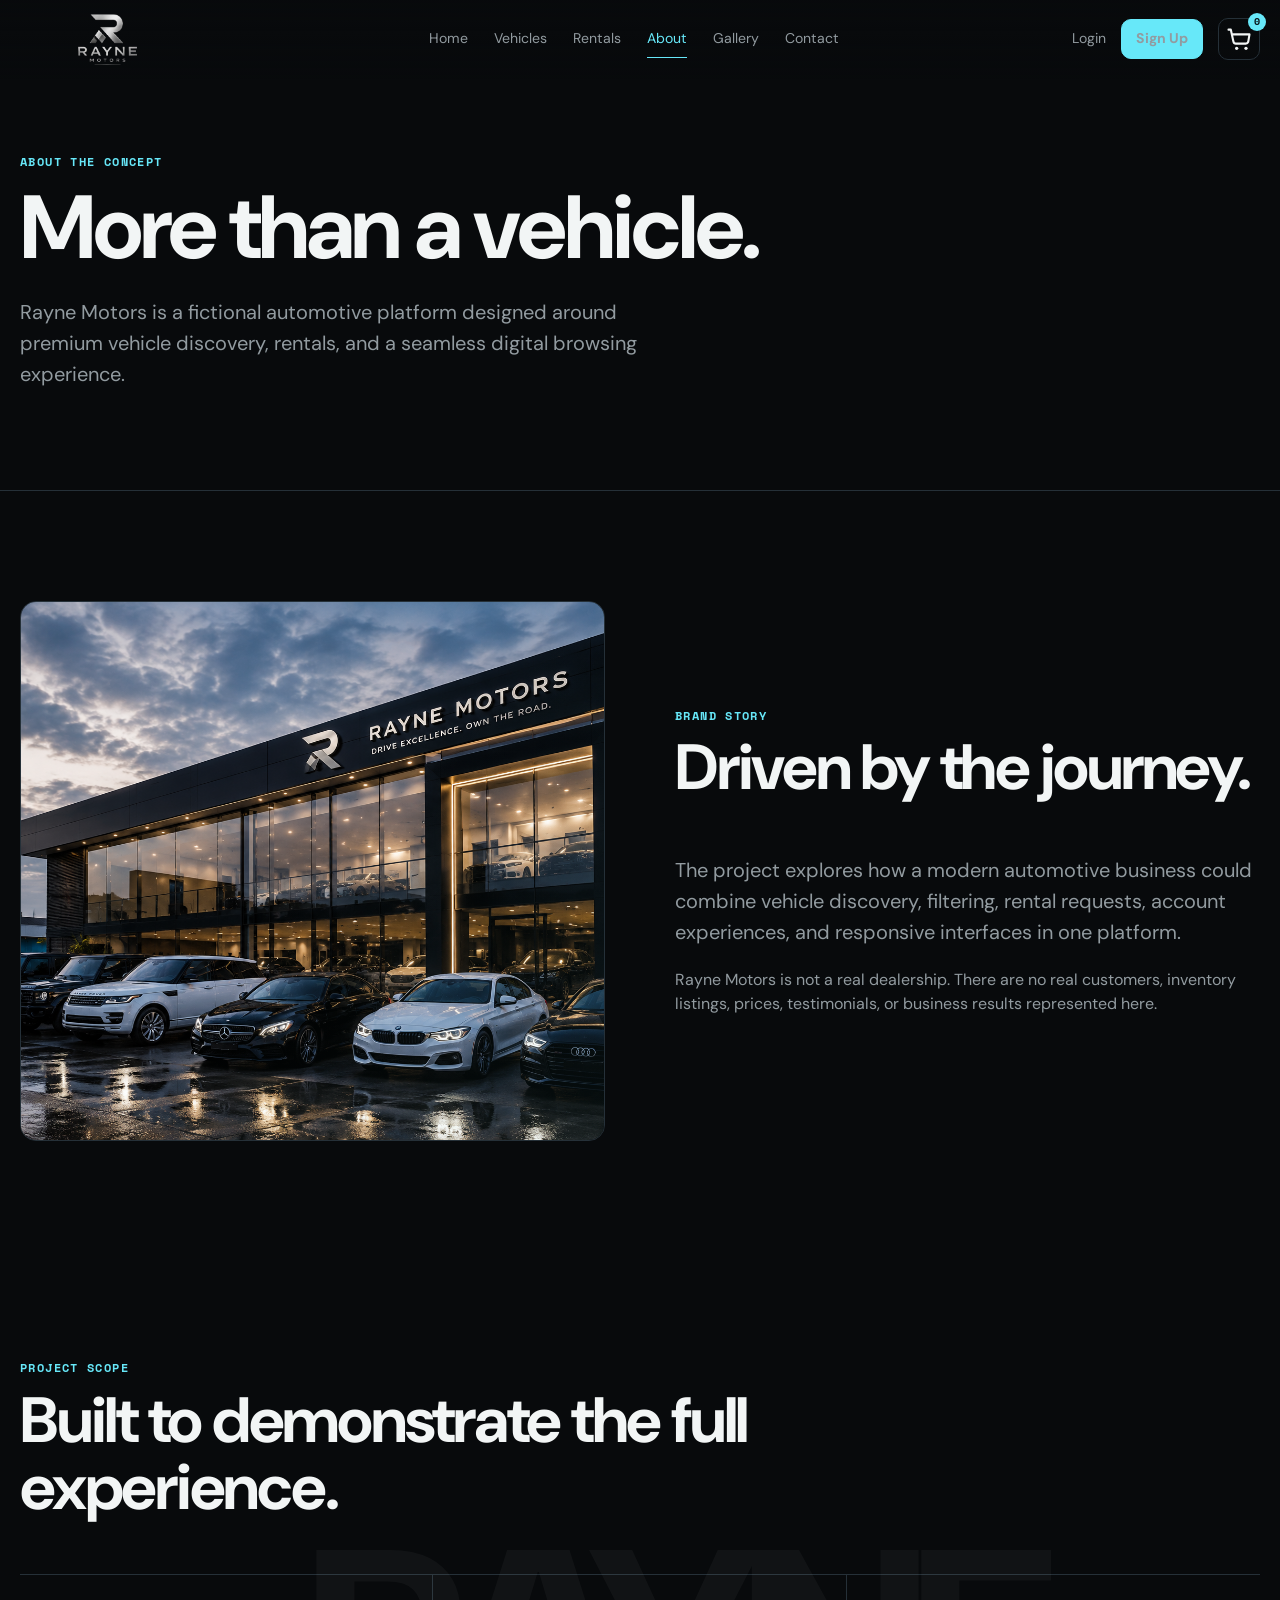
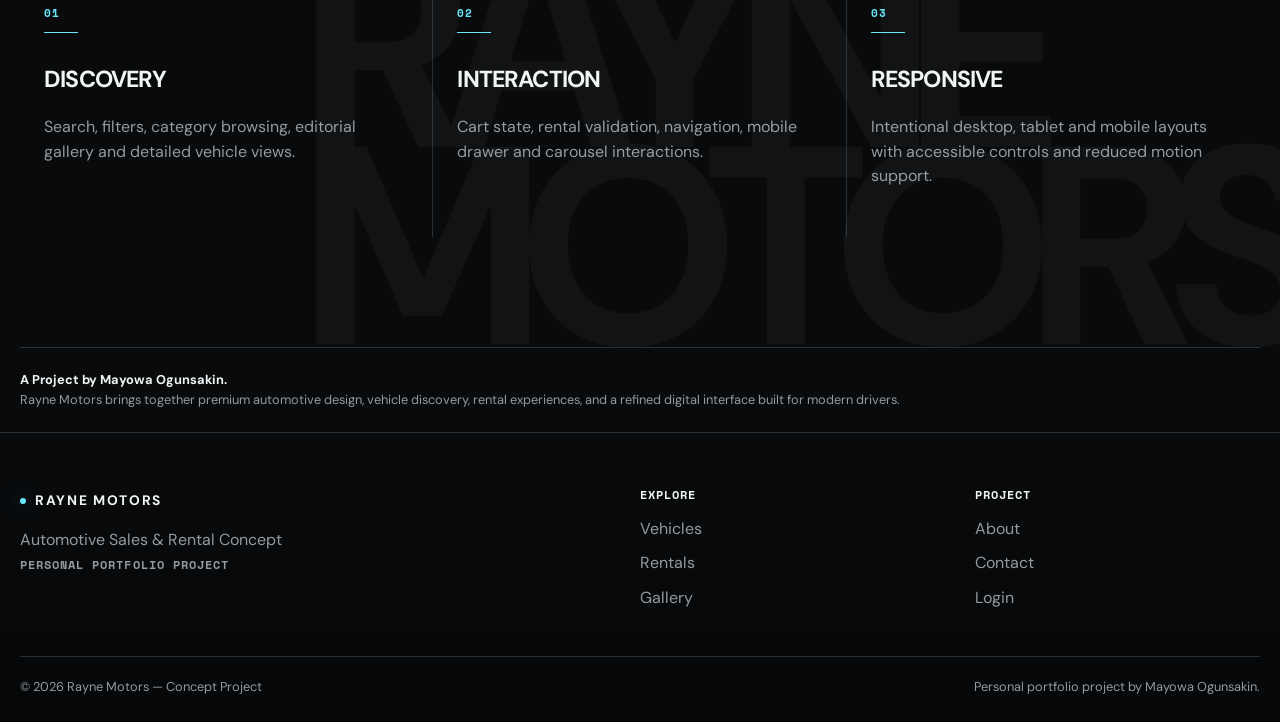
==== commit 0ec927df: "Update about.html" ====
--- a/about.html
+++ b/about.html
@@ -1,4 +1,5 @@
-<!doctype html><html lang="en"><head><meta charset="utf-8"><meta name="viewport" content="width=device-width,initial-scale=1"><meta name="description" content="Rayne Motors — premium automotive dealership and rental concept project by Mayowa Mayne Ogunsakin."><title>About — RAYNE MOTORS</title><link rel="stylesheet" href="css/style.css"></head><body><header class="site-header"><div class="container nav"><a href="index.html" class="brand" aria-label="Rayne Motors home"><img src="assets/images/rayne-motors-logo.png" alt="Rayne Motors"></a><nav class="nav-links" aria-label="Primary"><a data-nav href="index.html">Home</a><a data-nav href="vehicles.html">Vehicles</a><a data-nav href="rentals.html">Rentals</a><a data-nav href="about.html">About</a><a data-nav href="gallery.html">Gallery</a><a data-nav href="contact.html">Contact</a></nav><div class="nav-actions"><a href="login.html">Login</a><a class="btn btn-small btn-primary" href="signup.html">Sign Up</a><button class="icon-btn cart-wrap" data-cart-open aria-label="Open cart">◫<span class="cart-count">0</span></button><button class="menu-btn" aria-label="Open menu">☰</button></div></div></header><div class="mobile-drawer"><button class="icon-btn" data-mobile-close aria-label="Close menu" style="position:absolute;right:24px;top:24px">×</button><nav class="mobile-links"><a data-nav href="index.html">Home</a><a data-nav href="vehicles.html">Vehicles</a><a data-nav href="rentals.html">Rentals</a><a data-nav href="about.html">About</a><a data-nav href="gallery.html">Gallery</a><a data-nav href="contact.html">Contact</a><a href="login.html">Login</a></nav><div class="mobile-footer mono">FIND YOUR NEXT DRIVE.</div></div><div class="scrim"></div><main>
+<!doctype html><html lang="en"><head><meta charset="utf-8"><meta name="viewport" content="width=device-width,initial-scale=1"><meta name="description" content="Rayne Motors — premium automotive dealership and rental concept project by Mayowa Mayne Ogunsakin."><title>About — RAYNE MOTORS</title><link rel="stylesheet" href="css/style.css"></head><body><header class="site-header"><div class="container nav"><a href="index.html" class="brand" aria-label="Rayne Motors home"><img src="assets/images/rayne-motors-logo.png" alt="Rayne Motors"></a><nav class="nav-links" aria-label="Primary"><a data-nav href="index.html">Home</a><a data-nav href="vehicles.html">Vehicles</a><a data-nav href="rentals.html">Rentals</a><a data-nav href="about.html">About</a><a data-nav href="gallery.html">Gallery</a><a data-nav href="contact.html">Contact</a></nav><div class="nav-actions"><a href="login.html">Login</a><a class="btn btn-small btn-primary" href="signup.html">Sign Up</a><button class="icon-btn cart-wrap" data-cart-open aria-label="Open cart"><svg class="cart-icon" viewBox="0 0 24 24" fill="none" xmlns="http://www.w3.org/2000/svg" aria-hidden="true"><path d="M3 4H5L7.2 14.2C7.4 15.2 8.3 16 9.4 16H17.8C18.8 16 19.6 15.4 19.9 14.5L21 8H6" stroke="currentColor" stroke-width="1.8" stroke-linecap="round" stroke-linejoin="round"/><circle cx="10" cy="20" r="1.4" fill="currentColor"/><circle cx="18" cy="20" r="1.4" fill="currentColor"/></svg><span class="cart-count">0</span>
+</button><button class="menu-btn" aria-label="Open menu">☰</button></div></div></header><div class="mobile-drawer"><button class="icon-btn" data-mobile-close aria-label="Close menu" style="position:absolute;right:24px;top:24px">×</button><nav class="mobile-links"><a data-nav href="index.html">Home</a><a data-nav href="vehicles.html">Vehicles</a><a data-nav href="rentals.html">Rentals</a><a data-nav href="about.html">About</a><a data-nav href="gallery.html">Gallery</a><a data-nav href="contact.html">Contact</a><a href="login.html">Login</a></nav><div class="mobile-footer mono">FIND YOUR NEXT DRIVE.</div></div><div class="scrim"></div><main>
 <section class="page-hero"><div class="container"><div class="eyebrow mono">ABOUT THE CONCEPT</div><h1>More than a vehicle.</h1><p class="lead">Rayne Motors is a fictional automotive platform designed around premium vehicle discovery, rentals, and a seamless digital browsing experience.</p></div></section>
 <section class="section"><div class="container editorial"><div class="editorial-media"><img src="assets/images/rayne-showroom.png" alt="Rayne Motors showroom with a fleet of premium vehicles" style="display:block;width:100%;height:100%;object-fit:cover;"></div><div class="editorial-copy"><div class="eyebrow mono">BRAND STORY</div><h2>Driven by the journey.</h2><p class="lead">The project explores how a modern automotive business could combine vehicle discovery, filtering, rental requests, account experiences, and responsive interfaces in one platform.</p><p class="muted">Rayne Motors is not a real dealership. There are no real customers, inventory listings, prices, testimonials, or business results represented here.</p></div></div></section>
 <section class="section"><div class="container"><div class="eyebrow mono">PROJECT SCOPE</div><h2 class="reveal">Built to demonstrate the full experience.</h2><div class="steps reveal"><div class="step"><div class="step-number mono">01</div><h3>DISCOVERY</h3><p>Search, filters, category browsing, editorial gallery and detailed vehicle views.</p></div><div class="step"><div class="step-number mono">02</div><h3>INTERACTION</h3><p>Cart state, rental validation, navigation, mobile drawer and carousel interactions.</p></div><div class="step"><div class="step-number mono">03</div><h3>RESPONSIVE</h3><p>Intentional desktop, tablet and mobile layouts with accessible controls and reduced motion support.</p></div></div></div><div class="watermark">RAYNE<br>MOTORS</div></section>
--- a/css/style.css
+++ b/css/style.css
@@ -50,8 +50,8 @@
 .btn-primary:hover{background:#8af1ff;border-color:#8af1ff}
 .btn-ghost:hover{color:var(--accent);border-color:var(--accent)}
 .btn-small{min-height:40px;padding:0 14px;font-size:.82rem}
-.hero{min-height:92vh;display:flex;align-items:end;position:relative;overflow:hidden;padding:150px 0 72px}
-.hero-media{position:absolute;inset:0;z-index:-2;background:#0d1216}
+.hero{min-height:92vh;height:100vh;display:flex;align-items:center;justify-content:center;position:relative;overflow:hidden;padding:0;}
+.hero-media{position:absolute;inset:0;width:100%;height:100%;z-index:0;background:#0d1216;overflow:hidden;}
 .hero-media:after{content:"";position:absolute;inset:0;background:linear-gradient(90deg,rgba(8,10,12,.92) 0%,rgba(8,10,12,.55) 45%,rgba(8,10,12,.15) 100%),linear-gradient(0deg,var(--bg) 0%,transparent 32%)}
 .hero-car{position:absolute;right:-2%;bottom:4%;width:min(70vw,900px);opacity:.82;transform:translate3d(0,0,0) scale(1);transition:transform 1.2s var(--ease)}
 .hero:hover .hero-car{transform:scale(1.018)}
@@ -520,24 +520,1034 @@
     padding:60px 0;
   }
 }
-/* Rayne Motors logo */
+
+.hero-slide {
+  position: absolute;
+  top: 0;
+  left: 0;
+  width: 100%;
+  height: 100%;
+  object-fit: cover;
+  opacity: 0;
+  transition: opacity 1.2s ease-in-out;
+  z-index: 0;
+}
+
+.hero-slide.active {
+  opacity: 1;
+}
+
+.hero-content {
+  position: absolute;
+  inset: 0;
+  z-index: 3;
+  width: 100%;
+  max-width: none;
+  margin: 0;
+  padding: 40px 30px;
+  display: flex;
+  flex-direction: column;
+  align-items: center;
+  justify-content: center;
+  text-align: center;
+}
+
+.hero-content h1 {
+  font-size: clamp(3rem, 8vw, 7rem);
+  font-weight: 900;
+  line-height: 0.95;
+  margin: 0;
+  color: #fff;
+  text-shadow: 0 4px 30px rgba(0, 0, 0, 0.75);
+}
+.hero-media::after {
+  content: "";
+  position: absolute;
+  inset: 0;
+  background: rgba(0, 0, 0, 0.48);
+  z-index: 2;
+  pointer-events: none;
+}
+
+/* =========================
+   ANIMATED HERO TYPING
+   ========================= */
+
+.typing-hero {
+  min-height: 1.84em;
+  display: flex;
+  justify-content: center;
+  align-items: center;
+  flex-wrap: wrap;
+  transition: font-size 0.25s ease;
+}
+
+#heroTyping {
+  white-space: pre-line;
+  font-weight: 900;
+  line-height: 0.92;
+  letter-spacing: -0.05em;
+  text-align: center;
+
+  transition:
+    color 0.25s ease,
+    font-size 0.25s ease;
+
+  text-shadow:
+    0 4px 30px rgba(0, 0, 0, 0.75),
+    0 0 35px rgba(103, 232, 249, 0.12);
+}
+
+.typing-cursor {
+  display: inline-block;
+  width: 3px;
+  height: 0.82em;
+  margin-left: 10px;
+  background: var(--accent);
+  vertical-align: middle;
+
+  animation: typingCursor 0.7s ease-in-out infinite;
+}
+
+@keyframes typingCursor {
+  0%, 45% {
+    opacity: 1;
+  }
+
+  46%, 100% {
+    opacity: 0;
+  }
+}
+
+@media (max-width: 560px) {
+  .typing-cursor {
+    width: 2px;
+    margin-left: 6px;
+  }
+
+  #heroTyping {
+    letter-spacing: -0.04em;
+  }
+}
+/* =========================================================
+   PREMIUM MOBILE MENU — RAYNE MOTORS
+   Floating glass / liquid interaction
+   ========================================================= */
+
+@media (max-width: 800px){
+
+  /* -----------------------------------------
+     PREMIUM MENU BUTTON
+     ----------------------------------------- */
+
+  .menu-btn{
+    position:relative;
+    width:46px;
+    height:46px;
+    border:1px solid rgba(103,232,249,.22);
+    border-radius:14px;
+    background:
+      radial-gradient(circle at 50% 50%,
+        rgba(103,232,249,.10),
+        rgba(8,10,12,.72) 65%);
+    color:var(--text);
+    overflow:hidden;
+    isolation:isolate;
+    transition:
+      transform .35s cubic-bezier(.22,.8,.2,1),
+      border-color .35s ease,
+      box-shadow .35s ease,
+      background .35s ease;
+  }
+
+  /* Liquid glow */
+  .menu-btn::before{
+    content:"";
+    position:absolute;
+    width:70px;
+    height:70px;
+    left:50%;
+    top:50%;
+    transform:translate(-50%,-50%) scale(.15);
+    border-radius:50%;
+    background:radial-gradient(
+      circle,
+      rgba(103,232,249,.35) 0%,
+      rgba(103,232,249,.14) 28%,
+      rgba(103,232,249,.04) 52%,
+      transparent 72%
+    );
+    opacity:0;
+    pointer-events:none;
+    transition:
+      transform .65s cubic-bezier(.16,1,.3,1),
+      opacity .35s ease;
+  }
+
+  /* Ripple ring */
+  .menu-btn::after{
+    content:"";
+    position:absolute;
+    width:12px;
+    height:12px;
+    left:50%;
+    top:50%;
+    transform:translate(-50%,-50%) scale(1);
+    border:1px solid rgba(103,232,249,.55);
+    border-radius:50%;
+    opacity:0;
+    pointer-events:none;
+  }
+
+  .menu-btn:hover{
+    transform:translateY(-2px) scale(1.03);
+    border-color:rgba(103,232,249,.65);
+    background:
+      radial-gradient(circle at 50% 50%,
+        rgba(103,232,249,.16),
+        rgba(8,10,12,.78) 68%);
+    box-shadow:
+      0 8px 30px rgba(0,0,0,.35),
+      0 0 28px rgba(103,232,249,.10);
+  }
+
+  .menu-btn:hover::before{
+    opacity:1;
+    transform:translate(-50%,-50%) scale(1.6);
+  }
+
+  .menu-btn:active{
+    transform:scale(.94);
+  }
+
+  .menu-btn:active::after{
+    animation:menuRipple .65s cubic-bezier(.16,1,.3,1);
+  }
+
+  @keyframes menuRipple{
+    0%{
+      opacity:.75;
+      transform:translate(-50%,-50%) scale(1);
+    }
+
+    100%{
+      opacity:0;
+      transform:translate(-50%,-50%) scale(5.5);
+    }
+  }
+
+
+  /* -----------------------------------------
+     FLOATING MOBILE NAVIGATION
+     ----------------------------------------- */
+
+  .mobile-drawer{
+    position:fixed;
+
+    /* No longer full screen */
+    top:84px;
+    right:14px;
+    left:auto;
+    bottom:auto;
+
+    width:min(340px,calc(100vw - 28px));
+    max-height:calc(100vh - 110px);
+
+    padding:28px 24px 26px;
+
+    background:
+      linear-gradient(
+        145deg,
+        rgba(20,28,32,.94),
+        rgba(8,12,15,.97)
+      );
+
+    border:1px solid rgba(103,232,249,.18);
+    border-radius:24px;
+
+    box-shadow:
+      0 30px 80px rgba(0,0,0,.55),
+      0 0 0 1px rgba(255,255,255,.025) inset,
+      0 0 55px rgba(103,232,249,.055);
+
+    backdrop-filter:blur(24px);
+    -webkit-backdrop-filter:blur(24px);
+
+    overflow:hidden;
+
+    /* Elegant entrance */
+    opacity:0;
+    visibility:hidden;
+    transform:
+      translateY(-18px)
+      translateX(12px)
+      scale(.94);
+
+    transform-origin:top right;
+
+    transition:
+      opacity .35s ease,
+      transform .5s cubic-bezier(.16,1,.3,1),
+      visibility .35s ease;
+
+    isolation:isolate;
+  }
+
+
+  /* Menu becomes visible */
+  .mobile-drawer.open{
+    opacity:1;
+    visibility:visible;
+
+    transform:
+      translateY(0)
+      translateX(0)
+      scale(1);
+  }
+
+
+  /* -----------------------------------------
+     LIQUID LIGHT INSIDE THE MENU
+     ----------------------------------------- */
+
+  .mobile-drawer::before{
+    content:"";
+    position:absolute;
+
+    width:220px;
+    height:220px;
+
+    top:-120px;
+    right:-90px;
+
+    border-radius:50%;
+
+    background:
+      radial-gradient(
+        circle,
+        rgba(103,232,249,.16) 0%,
+        rgba(103,232,249,.07) 35%,
+        transparent 70%
+      );
+
+    filter:blur(4px);
+    pointer-events:none;
+
+    animation:
+      menuLiquidFloat 5s ease-in-out infinite;
+  }
+
+  .mobile-drawer::after{
+    content:"";
+
+    position:absolute;
+    inset:0;
+
+    pointer-events:none;
+
+    background:
+      radial-gradient(
+        circle at 90% 5%,
+        rgba(103,232,249,.08),
+        transparent 30%
+      ),
+      linear-gradient(
+        135deg,
+        rgba(255,255,255,.035),
+        transparent 30%
+      );
+
+    opacity:.8;
+  }
+
+  @keyframes menuLiquidFloat{
+    0%,100%{
+      transform:translate(0,0) scale(1);
+    }
+
+    50%{
+      transform:translate(-25px,18px) scale(1.15);
+    }
+  }
+
+
+  /* -----------------------------------------
+     MENU CLOSE BUTTON
+     ----------------------------------------- */
+
+  .mobile-drawer .menu-btn,
+  .mobile-drawer button{
+    position:relative;
+    z-index:5;
+  }
+
+
+  /* -----------------------------------------
+     NAVIGATION LINKS
+     ----------------------------------------- */
+
+  .mobile-links{
+    position:relative;
+    z-index:3;
+
+    display:grid;
+    gap:6px;
+
+    font-size:1rem;
+  }
+
+  .mobile-links a{
+    position:relative;
+
+    display:flex;
+    align-items:center;
+
+    min-height:48px;
+    padding:0 14px;
+
+    color:var(--muted);
+
+    border:1px solid transparent;
+    border-radius:12px;
+
+    transition:
+      color .25s ease,
+      background .3s ease,
+      border-color .3s ease,
+      transform .3s cubic-bezier(.22,.8,.2,1);
+  }
+
+
+  /* Liquid hover highlight */
+
+  .mobile-links a::before{
+    content:"";
+
+    position:absolute;
+
+    left:0;
+    top:50%;
+
+    width:3px;
+    height:0;
+
+    border-radius:10px;
+
+    background:var(--accent);
+
+    transform:translateY(-50%);
+
+    box-shadow:
+      0 0 14px rgba(103,232,249,.7);
+
+    transition:
+      height .3s cubic-bezier(.16,1,.3,1);
+  }
+
+
+  .mobile-links a::after{
+    content:"";
+
+    position:absolute;
+
+    width:80px;
+    height:80px;
+
+    left:-30px;
+    top:50%;
+
+    transform:
+      translateY(-50%)
+      scale(.2);
+
+    border-radius:50%;
+
+    background:
+      radial-gradient(
+        circle,
+        rgba(103,232,249,.16),
+        transparent 70%
+      );
+
+    opacity:0;
+
+    pointer-events:none;
+
+    transition:
+      transform .5s cubic-bezier(.16,1,.3,1),
+      opacity .3s ease;
+  }
+
+
+  .mobile-links a:hover{
+    color:var(--text);
+
+    background:
+      linear-gradient(
+        90deg,
+        rgba(103,232,249,.09),
+        rgba(103,232,249,.025)
+      );
+
+    border-color:rgba(103,232,249,.12);
+
+    transform:translateX(4px);
+  }
+
+  .mobile-links a:hover::before{
+    height:24px;
+  }
+
+  .mobile-links a:hover::after{
+    opacity:1;
+    transform:
+      translateY(-50%)
+      scale(1.8);
+  }
+
+
+  /* Active page */
+
+  .mobile-links a.active{
+    color:var(--accent);
+
+    background:
+      linear-gradient(
+        90deg,
+        rgba(103,232,249,.10),
+        rgba(103,232,249,.025)
+      );
+
+    border-color:rgba(103,232,249,.14);
+
+    box-shadow:
+      inset 0 0 25px rgba(103,232,249,.025);
+  }
+
+  .mobile-links a.active::before{
+    height:24px;
+  }
+
+
+  /* -----------------------------------------
+     MENU FOOTER
+     ----------------------------------------- */
+
+  .mobile-footer{
+    position:relative;
+
+    z-index:3;
+
+    margin-top:20px;
+    padding-top:18px;
+
+    border-top:1px solid rgba(255,255,255,.07);
+
+    font-size:.7rem;
+    letter-spacing:.08em;
+    text-transform:uppercase;
+
+    color:rgba(146,155,160,.65);
+  }
+
+
+  /* -----------------------------------------
+     MOBILE SCRIM
+     ----------------------------------------- */
+
+  .scrim{
+    background:
+      radial-gradient(
+        circle at 85% 10%,
+        rgba(103,232,249,.025),
+        transparent 28%
+      ),
+      rgba(0,0,0,.58);
+
+    backdrop-filter:blur(3px);
+    -webkit-backdrop-filter:blur(3px);
+  }
+
+}
+/* =========================================================
+   PREMIUM MOBILE MENU — FINAL OVERRIDE
+   ========================================================= */
+
+@media (max-width: 800px) {
+
+  /* ===============================
+     MENU BUTTON
+     =============================== */
+
+  .menu-btn {
+    display: grid !important;
+    position: relative !important;
+    width: 46px !important;
+    height: 46px !important;
+    padding: 0 !important;
+    border: 1px solid rgba(103, 232, 249, 0.28) !important;
+    border-radius: 14px !important;
+    background: rgba(8, 10, 12, 0.72) !important;
+    color: var(--text) !important;
+    overflow: hidden !important;
+    isolation: isolate;
+    transition:
+      transform 0.3s ease,
+      border-color 0.3s ease,
+      box-shadow 0.3s ease,
+      background 0.3s ease !important;
+  }
+
+  .menu-btn::before {
+    content: "";
+    position: absolute;
+    width: 80px;
+    height: 80px;
+    left: 50%;
+    top: 50%;
+    transform: translate(-50%, -50%) scale(0.15);
+    border-radius: 50%;
+    background: radial-gradient(
+      circle,
+      rgba(103, 232, 249, 0.4),
+      rgba(103, 232, 249, 0.12) 35%,
+      transparent 72%
+    );
+    opacity: 0;
+    pointer-events: none;
+    transition:
+      transform 0.6s cubic-bezier(.16,1,.3,1),
+      opacity 0.3s ease;
+  }
+
+  .menu-btn:hover {
+    transform: translateY(-2px) scale(1.04) !important;
+    border-color: rgba(103, 232, 249, 0.7) !important;
+    background: rgba(103, 232, 249, 0.08) !important;
+    box-shadow:
+      0 10px 35px rgba(0, 0, 0, 0.4),
+      0 0 30px rgba(103, 232, 249, 0.15) !important;
+  }
+
+  .menu-btn:hover::before {
+    opacity: 1;
+    transform: translate(-50%, -50%) scale(1.5);
+  }
+
+  .menu-btn:active {
+    transform: scale(0.93) !important;
+  }
+
+
+  /* ===============================
+     FLOATING MENU
+     =============================== */
+
+  .mobile-drawer {
+    position: fixed !important;
+
+    top: 82px !important;
+    right: 14px !important;
+    left: auto !important;
+    bottom: auto !important;
+
+    width: min(340px, calc(100vw - 28px)) !important;
+    max-height: calc(100vh - 100px) !important;
+
+    padding: 70px 20px 24px !important;
+
+    background:
+      linear-gradient(
+        145deg,
+        rgba(22, 30, 35, 0.97),
+        rgba(7, 11, 14, 0.98)
+      ) !important;
+
+    border: 1px solid rgba(103, 232, 249, 0.2) !important;
+    border-radius: 24px !important;
+
+    box-shadow:
+      0 30px 80px rgba(0, 0, 0, 0.6),
+      inset 0 1px 0 rgba(255, 255, 255, 0.04),
+      0 0 50px rgba(103, 232, 249, 0.06) !important;
+
+    backdrop-filter: blur(25px) !important;
+    -webkit-backdrop-filter: blur(25px) !important;
+
+    overflow: hidden !important;
+
+    opacity: 0 !important;
+    visibility: hidden !important;
+
+    transform:
+      translateY(-18px)
+      scale(0.94) !important;
+
+    transform-origin: top right !important;
+
+    transition:
+      opacity 0.3s ease,
+      visibility 0.3s ease,
+      transform 0.45s cubic-bezier(.16,1,.3,1) !important;
+  }
+
+
+  /* OPEN STATE */
+
+  .mobile-drawer.open {
+    opacity: 1 !important;
+    visibility: visible !important;
+    transform:
+      translateY(0)
+      scale(1) !important;
+  }
+
+
+  /* ===============================
+     LIQUID LIGHT
+     =============================== */
+
+  .mobile-drawer::before {
+    content: "";
+    position: absolute;
+
+    width: 240px;
+    height: 240px;
+
+    top: -140px;
+    right: -100px;
+
+    border-radius: 50%;
+
+    background:
+      radial-gradient(
+        circle,
+        rgba(103, 232, 249, 0.18),
+        rgba(103, 232, 249, 0.06) 40%,
+        transparent 70%
+      );
+
+    filter: blur(5px);
+
+    pointer-events: none;
+
+    animation: menuLiquid 5s ease-in-out infinite;
+  }
+
+  @keyframes menuLiquid {
+    0%, 100% {
+      transform: translate(0, 0) scale(1);
+    }
+
+    50% {
+      transform: translate(-20px, 18px) scale(1.15);
+    }
+  }
+
+
+  /* ===============================
+     CLOSE BUTTON
+     =============================== */
+
+  .mobile-drawer > button[data-mobile-close] {
+    position: absolute !important;
+    top: 18px !important;
+    right: 18px !important;
+
+    width: 40px !important;
+    height: 40px !important;
+
+    z-index: 10 !important;
+
+    border: 1px solid rgba(103, 232, 249, 0.18) !important;
+    border-radius: 12px !important;
+
+    background: rgba(255, 255, 255, 0.03) !important;
+    color: var(--text) !important;
+
+    transition:
+      transform 0.25s ease,
+      background 0.25s ease,
+      border-color 0.25s ease !important;
+  }
+
+  .mobile-drawer > button[data-mobile-close]:hover {
+    transform: rotate(90deg) scale(1.05) !important;
+    background: rgba(103, 232, 249, 0.1) !important;
+    border-color: rgba(103, 232, 249, 0.5) !important;
+    color: var(--accent) !important;
+  }
+
+
+  /* ===============================
+     NAVIGATION LINKS
+     =============================== */
+
+  .mobile-links {
+    position: relative !important;
+    z-index: 5 !important;
+
+    display: grid !important;
+    gap: 6px !important;
+
+    font-size: 1rem !important;
+  }
+
+  .mobile-links a {
+    position: relative !important;
+
+    display: flex !important;
+    align-items: center !important;
+
+    min-height: 48px !important;
+
+    padding: 0 14px !important;
+
+    border: 1px solid transparent !important;
+    border-radius: 12px !important;
+
+    color: var(--muted) !important;
+
+    font-size: 1rem !important;
+
+    transition:
+      color 0.25s ease,
+      background 0.3s ease,
+      border-color 0.3s ease,
+      transform 0.3s ease !important;
+  }
+
+  .mobile-links a::before {
+    content: "";
+
+    position: absolute;
+
+    left: 0;
+    top: 50%;
+
+    width: 3px;
+    height: 0;
+
+    border-radius: 10px;
+
+    background: var(--accent);
+
+    transform: translateY(-50%);
+
+    box-shadow:
+      0 0 15px rgba(103, 232, 249, 0.8);
+
+    transition: height 0.3s ease;
+  }
+
+  .mobile-links a:hover {
+    color: var(--text) !important;
+
+    background:
+      linear-gradient(
+        90deg,
+        rgba(103, 232, 249, 0.1),
+        rgba(103, 232, 249, 0.025)
+      ) !important;
+
+    border-color: rgba(103, 232, 249, 0.12) !important;
+
+    transform: translateX(4px) !important;
+  }
+
+  .mobile-links a:hover::before {
+    height: 24px;
+  }
+
+  .mobile-links a.active {
+    color: var(--accent) !important;
+
+    background:
+      linear-gradient(
+        90deg,
+        rgba(103, 232, 249, 0.1),
+        rgba(103, 232, 249, 0.025)
+      ) !important;
+
+    border-color: rgba(103, 232, 249, 0.14) !important;
+  }
+
+  .mobile-links a.active::before {
+    height: 24px;
+  }
+
+
+  /* ===============================
+     FOOTER
+     =============================== */
+
+  .mobile-footer {
+    position: relative !important;
+
+    z-index: 5 !important;
+
+    margin-top: 20px !important;
+    padding-top: 18px !important;
+
+    border-top: 1px solid rgba(255, 255, 255, 0.07) !important;
+
+    color: rgba(146, 155, 160, 0.65) !important;
+
+    font-size: 0.65rem !important;
+  }
+
+
+  /* ===============================
+     BACKDROP
+     =============================== */
+
+  .scrim {
+    background:
+      radial-gradient(
+        circle at 85% 10%,
+        rgba(103, 232, 249, 0.035),
+        transparent 30%
+      ),
+      rgba(0, 0, 0, 0.62) !important;
+
+    backdrop-filter: blur(4px) !important;
+    -webkit-backdrop-filter: blur(4px) !important;
+  }
+}
+
+
+/* ===============================
+   SMALL PHONES
+   =============================== */
+
+@media (max-width: 560px) {
+
+  .mobile-drawer {
+    top: 78px !important;
+    right: 10px !important;
+
+    width: calc(100vw - 20px) !important;
+
+    border-radius: 22px !important;
+
+    padding: 68px 16px 20px !important;
+  }
+
+  .mobile-links a {
+    min-height: 46px !important;
+    font-size: 0.95rem !important;
+  }
+
+  .mobile-drawer > button[data-mobile-close] {
+    top: 14px !important;
+    right: 14px !important;
+  }
+}
+/* =========================================================
+   REMOVE MOBILE MENU LINK DECORATIVE BLUE BLOCK
+   ========================================================= */
+
+@media (max-width: 800px) {
+
+  .mobile-links a::before,
+  .mobile-links a::after {
+    content: none !important;
+    display: none !important;
+  }
+
+  .mobile-links a.active::before,
+  .mobile-links a.active::after {
+    content: none !important;
+    display: none !important;
+  }
+
+}
+@media (max-width: 800px) {
+
+  .mobile-links a.active {
+    color: var(--accent) !important;
+
+    background:
+      linear-gradient(
+        90deg,
+        rgba(103, 232, 249, 0.07),
+        rgba(103, 232, 249, 0.015)
+      ) !important;
+
+    border-color: rgba(103, 232, 249, 0.10) !important;
+
+    box-shadow:
+      inset 0 0 25px rgba(103, 232, 249, 0.025) !important;
+  }
+
+  .mobile-links a.active::before,
+  .mobile-links a.active::after {
+    content: none !important;
+    display: none !important;
+  }
+
+}
+/* =========================================================
+   RAYNE MOTORS LOGO
+   ========================================================= */
+
 .brand {
   display: inline-flex;
   align-items: center;
-  text-decoration: none;
   flex-shrink: 0;
+  margin: 0;
+  padding: 0;
 }
 
 .brand img {
   display: block;
-  width: 150px;
+  width: 175px;
   height: auto;
-  max-height: 48px;
+  max-height: 55px;
   object-fit: contain;
 }
+
+
+/* =========================
+   MOBILE HEADER
+   ========================= */
+
+@media (max-width: 800px) {
+
+  .site-header .container {
+    width: 100%;
+    max-width: none;
+    margin: 0;
+    padding-left: 10px;
+    padding-right: 10px;
+  }
+
+  .nav {
+    width: 100%;
+    height: 72px;
+    padding: 0;
+  }
+
+  .brand img {
+    width: 145px;
+    max-height: 48px;
+  }
+}
+
+
+/* =========================
+   SMALL PHONES
+   ========================= */
+
 @media (max-width: 560px) {
+
+  .site-header .container {
+    padding-left: 8px;
+    padding-right: 8px;
+  }
+
   .brand img {
-    width: 125px;
-    max-height: 42px;
-  }
-}
+    width: 135px;
+    max-height: 45px;
+  }
+}
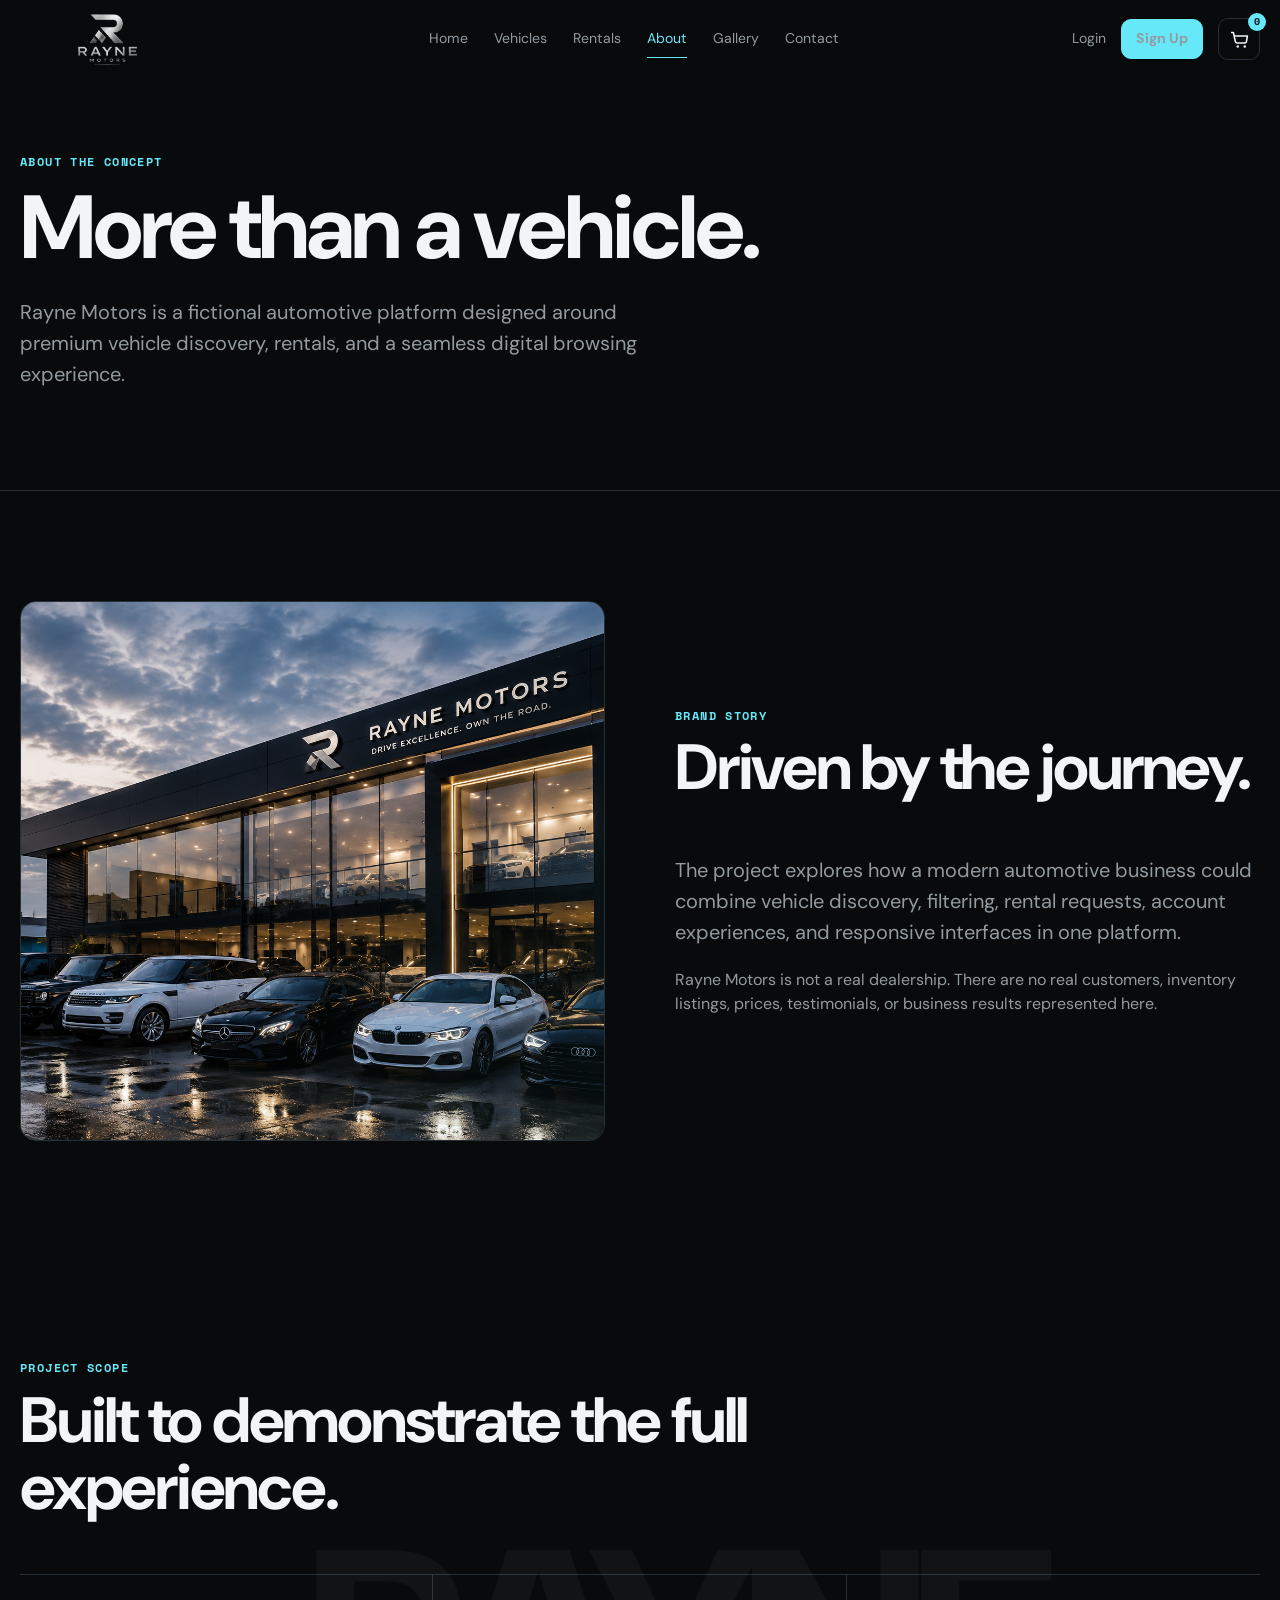
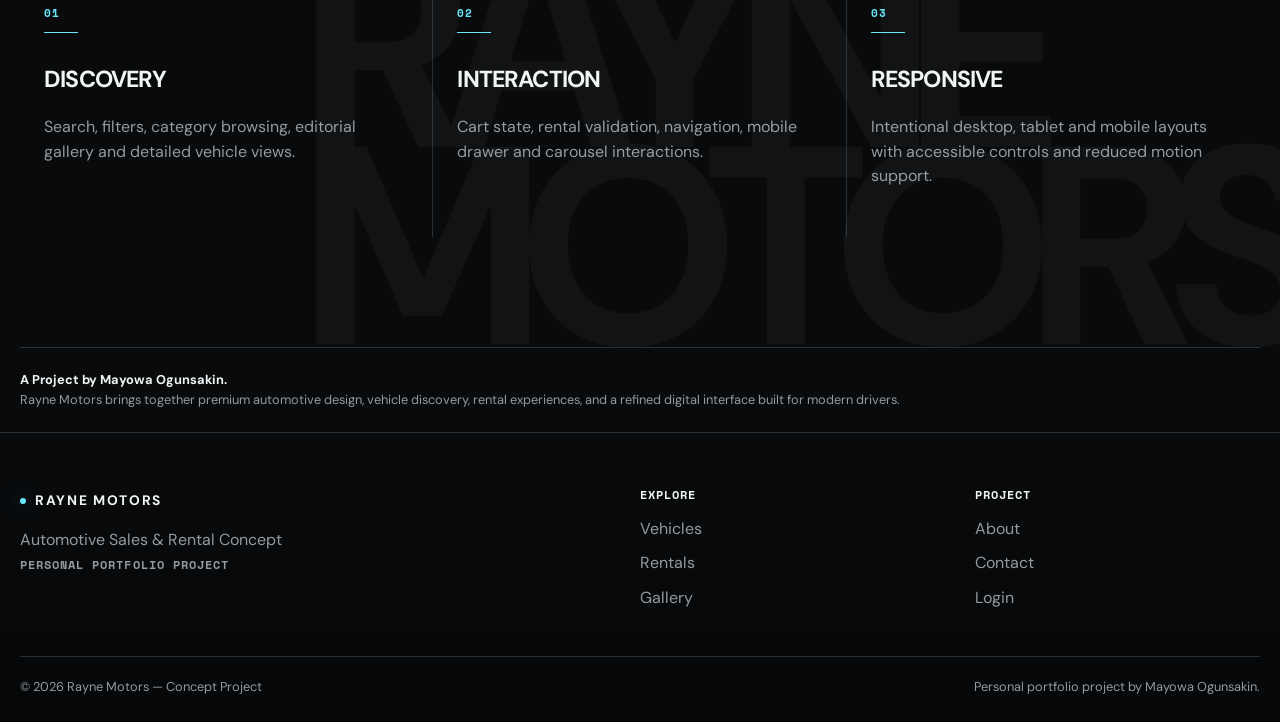
==== commit 1f9263ad: "Update about.html" ====
--- a/about.html
+++ b/about.html
@@ -1,6 +1,213 @@
-<!doctype html><html lang="en"><head><meta charset="utf-8"><meta name="viewport" content="width=device-width,initial-scale=1"><meta name="description" content="Rayne Motors — premium automotive dealership and rental concept project by Mayowa Mayne Ogunsakin."><title>About — RAYNE MOTORS</title><link rel="stylesheet" href="css/style.css"></head><body><header class="site-header"><div class="container nav"><a href="index.html" class="brand" aria-label="Rayne Motors home"><img src="assets/images/rayne-motors-logo.png" alt="Rayne Motors"></a><nav class="nav-links" aria-label="Primary"><a data-nav href="index.html">Home</a><a data-nav href="vehicles.html">Vehicles</a><a data-nav href="rentals.html">Rentals</a><a data-nav href="about.html">About</a><a data-nav href="gallery.html">Gallery</a><a data-nav href="contact.html">Contact</a></nav><div class="nav-actions"><a href="login.html">Login</a><a class="btn btn-small btn-primary" href="signup.html">Sign Up</a><button class="icon-btn cart-wrap" data-cart-open aria-label="Open cart"><svg class="cart-icon" viewBox="0 0 24 24" fill="none" xmlns="http://www.w3.org/2000/svg" aria-hidden="true"><path d="M3 4H5L7.2 14.2C7.4 15.2 8.3 16 9.4 16H17.8C18.8 16 19.6 15.4 19.9 14.5L21 8H6" stroke="currentColor" stroke-width="1.8" stroke-linecap="round" stroke-linejoin="round"/><circle cx="10" cy="20" r="1.4" fill="currentColor"/><circle cx="18" cy="20" r="1.4" fill="currentColor"/></svg><span class="cart-count">0</span>
-</button><button class="menu-btn" aria-label="Open menu">☰</button></div></div></header><div class="mobile-drawer"><button class="icon-btn" data-mobile-close aria-label="Close menu" style="position:absolute;right:24px;top:24px">×</button><nav class="mobile-links"><a data-nav href="index.html">Home</a><a data-nav href="vehicles.html">Vehicles</a><a data-nav href="rentals.html">Rentals</a><a data-nav href="about.html">About</a><a data-nav href="gallery.html">Gallery</a><a data-nav href="contact.html">Contact</a><a href="login.html">Login</a></nav><div class="mobile-footer mono">FIND YOUR NEXT DRIVE.</div></div><div class="scrim"></div><main>
-<section class="page-hero"><div class="container"><div class="eyebrow mono">ABOUT THE CONCEPT</div><h1>More than a vehicle.</h1><p class="lead">Rayne Motors is a fictional automotive platform designed around premium vehicle discovery, rentals, and a seamless digital browsing experience.</p></div></section>
-<section class="section"><div class="container editorial"><div class="editorial-media"><img src="assets/images/rayne-showroom.png" alt="Rayne Motors showroom with a fleet of premium vehicles" style="display:block;width:100%;height:100%;object-fit:cover;"></div><div class="editorial-copy"><div class="eyebrow mono">BRAND STORY</div><h2>Driven by the journey.</h2><p class="lead">The project explores how a modern automotive business could combine vehicle discovery, filtering, rental requests, account experiences, and responsive interfaces in one platform.</p><p class="muted">Rayne Motors is not a real dealership. There are no real customers, inventory listings, prices, testimonials, or business results represented here.</p></div></div></section>
-<section class="section"><div class="container"><div class="eyebrow mono">PROJECT SCOPE</div><h2 class="reveal">Built to demonstrate the full experience.</h2><div class="steps reveal"><div class="step"><div class="step-number mono">01</div><h3>DISCOVERY</h3><p>Search, filters, category browsing, editorial gallery and detailed vehicle views.</p></div><div class="step"><div class="step-number mono">02</div><h3>INTERACTION</h3><p>Cart state, rental validation, navigation, mobile drawer and carousel interactions.</p></div><div class="step"><div class="step-number mono">03</div><h3>RESPONSIVE</h3><p>Intentional desktop, tablet and mobile layouts with accessible controls and reduced motion support.</p></div></div></div><div class="watermark">RAYNE<br>MOTORS</div></section>
-</main><div class="container" style="padding:22px 0;border-top:1px solid var(--border);color:var(--muted);font-size:.8rem"><strong style="color:var(--text)">A Project by Mayowa Ogunsakin.</strong><br>Rayne Motors brings together premium automotive design, vehicle discovery, rental experiences, and a refined digital interface built for modern drivers.</br></div><footer class="footer"><div class="container"><div class="footer-grid"><div><a class="logo" href="index.html">RAYNE MOTORS</a><p class="muted" style="max-width:400px;margin-top:15px">Automotive Sales & Rental Concept<br><span class="mono">Personal Portfolio Project</span></p></div><div><div class="mono">Explore</div><div class="footer-links" style="margin-top:15px"><a href="vehicles.html">Vehicles</a><a href="rentals.html">Rentals</a><a href="gallery.html">Gallery</a></div></div><div><div class="mono">Project</div><div class="footer-links" style="margin-top:15px"><a href="about.html">About</a><a href="contact.html">Contact</a><a href="login.html">Login</a></div></div></div><div class="footer-bottom"><div>© 2026 Rayne Motors — Concept Project</div><div>Personal portfolio project by Mayowa Ogunsakin.</div></div></div></footer><aside class="cart-drawer" aria-label="Shopping cart"><div class="cart-head"><strong>Your Selection</strong><button class="icon-btn" data-close aria-label="Close cart">×</button></div><div class="cart-items"></div><div class="cart-foot"><p class="muted" style="margin-bottom:14px">Pricing is intentionally omitted. Use the next step to submit a demo request or contact enquiry.</p><div style="display:flex;gap:8px"><button class="btn btn-ghost" data-clear-cart onclick="RayneCart.clear()">Clear</button><a class="btn btn-primary" href="rentals.html">Request Booking</a></div></div></aside><script src="js/data.js"></script><script src="js/main.js"></script><script src="js/cart.js"></script></body></html>
+<!doctype html>
+<html lang="en">
+
+<head>
+    <meta charset="utf-8">
+    <meta name="viewport" content="width=device-width, initial-scale=1">
+    <meta name="description" content="About — RAYNE MOTORS">
+    <title>About — RAYNE MOTORS</title>
+    <link rel="stylesheet" href="css/style.css">
+</head>
+
+<body>
+
+    <!-- Header -->
+    <header class="site-header">
+        <div class="container nav">
+            <a href="index.html" class="brand" aria-label="Rayne Motors home">
+                <img src="assets/images/rayne-motors-logo.png" alt="Rayne Motors">
+            </a>
+
+            <nav class="nav-links" aria-label="Primary">
+                <a data-nav href="index.html">Home</a>
+                <a data-nav href="vehicles.html">Vehicles</a>
+                <a data-nav href="rentals.html">Rentals</a>
+                <a data-nav href="about.html">About</a>
+                <a data-nav href="gallery.html">Gallery</a>
+                <a data-nav href="contact.html">Contact</a>
+            </nav>
+
+            <div class="nav-actions">
+                <a href="login.html">Login</a>
+                <a class="btn btn-small btn-primary" href="signup.html">Sign Up</a>
+
+                <button class="icon-btn cart-wrap" data-cart-open aria-label="Open cart">
+                    <svg class="cart-icon" viewBox="0 0 24 24" fill="none" xmlns="http://www.w3.org/2000/svg" aria-hidden="true">
+                        <path d="M3 4H5L7.2 14.2C7.4 15.2 8.3 16 9.4 16H17.8C18.8 16 19.6 15.4 19.9 14.5L21 8H6" stroke="currentColor" stroke-width="1.8" stroke-linecap="round" stroke-linejoin="round"/>
+                        <circle cx="10" cy="20" r="1.4" fill="currentColor"/>
+                        <circle cx="18" cy="20" r="1.4" fill="currentColor"/>
+                    </svg>
+                    <span class="cart-count">0</span>
+                </button>
+
+                <button class="menu-btn" aria-label="Open menu">☰</button>
+            </div>
+        </div>
+    </header>
+
+    <!-- Mobile Drawer -->
+    <div class="mobile-drawer">
+        <button class="icon-btn" data-mobile-close aria-label="Close menu" style="position:absolute;right:24px;top:24px">×</button>
+
+        <nav class="mobile-links">
+            <a data-nav href="index.html">Home</a>
+            <a data-nav href="vehicles.html">Vehicles</a>
+            <a data-nav href="rentals.html">Rentals</a>
+            <a data-nav href="about.html">About</a>
+            <a data-nav href="gallery.html">Gallery</a>
+            <a data-nav href="contact.html">Contact</a>
+            <a href="login.html">Login</a>
+        </nav>
+
+        <div class="mobile-footer mono">FIND YOUR NEXT DRIVE.</div>
+    </div>
+
+    <div class="scrim"></div>
+
+    <main>
+
+        <!-- Page Hero -->
+        <section class="page-hero">
+            <div class="container">
+                <div class="eyebrow mono">ABOUT THE CONCEPT</div>
+                <h1>More than a vehicle.</h1>
+                <p class="lead">
+                    Rayne Motors is a fictional automotive platform designed around premium vehicle discovery, rentals, and a seamless digital browsing experience.
+                </p>
+            </div>
+        </section>
+
+        <!-- Brand Story -->
+        <section class="section">
+            <div class="container editorial">
+                <div class="editorial-media">
+                    <img src="assets/images/rayne-showroom.png" alt="Rayne Motors showroom with a fleet of premium vehicles" style="display:block;width:100%;height:100%;object-fit:cover;">
+                </div>
+
+                <div class="editorial-copy">
+                    <div class="eyebrow mono">BRAND STORY</div>
+                    <h2>Driven by the journey.</h2>
+                    <p class="lead">
+                        The project explores how a modern automotive business could combine vehicle discovery, filtering, rental requests, account experiences, and responsive interfaces in one platform.
+                    </p>
+                    <p class="muted">
+                        Rayne Motors is not a real dealership. There are no real customers, inventory listings, prices, testimonials, or business results represented here.
+                    </p>
+                </div>
+            </div>
+        </section>
+
+        <!-- Project Scope -->
+        <section class="section">
+            <div class="container">
+                <div class="eyebrow mono">PROJECT SCOPE</div>
+                <h2 class="reveal">Built to demonstrate the full experience.</h2>
+
+                <div class="steps reveal">
+                    <div class="step">
+                        <div class="step-number mono">01</div>
+                        <h3>DISCOVERY</h3>
+                        <p>
+                            Search, filters, category browsing, editorial gallery and detailed vehicle views.
+                        </p>
+                    </div>
+
+                    <div class="step">
+                        <div class="step-number mono">02</div>
+                        <h3>INTERACTION</h3>
+                        <p>
+                            Cart state, rental validation, navigation, mobile drawer and carousel interactions.
+                        </p>
+                    </div>
+
+                    <div class="step">
+                        <div class="step-number mono">03</div>
+                        <h3>RESPONSIVE</h3>
+                        <p>
+                            Intentional desktop, tablet and mobile layouts with accessible controls and reduced motion support.
+                        </p>
+                    </div>
+                </div>
+            </div>
+
+            <div class="watermark">
+                RAYNE<br>MOTORS
+            </div>
+        </section>
+
+    </main>
+
+    <!-- Project Information -->
+    <div class="container" style="padding:22px 0;border-top:1px solid var(--border);color:var(--muted);font-size:.8rem">
+        <strong style="color:var(--text)">A Project by Mayowa Ogunsakin.</strong><br>
+        Rayne Motors brings together premium automotive design, vehicle discovery, rental experiences, and a refined digital interface built for modern drivers.
+        <br>
+    </div>
+
+    <!-- Footer -->
+    <footer class="footer">
+        <div class="container">
+            <div class="footer-grid">
+                <div>
+                    <a class="logo" href="index.html">RAYNE MOTORS</a>
+                    <p class="muted" style="max-width:400px;margin-top:15px">
+                        Automotive Sales & Rental Concept<br>
+                        <span class="mono">Personal Portfolio Project</span>
+                    </p>
+                </div>
+
+                <div>
+                    <div class="mono">Explore</div>
+                    <div class="footer-links" style="margin-top:15px">
+                        <a href="vehicles.html">Vehicles</a>
+                        <a href="rentals.html">Rentals</a>
+                        <a href="gallery.html">Gallery</a>
+                    </div>
+                </div>
+
+                <div>
+                    <div class="mono">Project</div>
+                    <div class="footer-links" style="margin-top:15px">
+                        <a href="about.html">About</a>
+                        <a href="contact.html">Contact</a>
+                        <a href="login.html">Login</a>
+                    </div>
+                </div>
+            </div>
+
+            <div class="footer-bottom">
+                <div>© 2026 Rayne Motors — Concept Project</div>
+                <div>Personal portfolio project by Mayowa Ogunsakin.</div>
+            </div>
+        </div>
+    </footer>
+
+    <!-- Cart Drawer -->
+    <aside class="cart-drawer" aria-label="Shopping cart">
+        <div class="cart-head">
+            <strong>Your Selection</strong>
+            <button class="icon-btn" data-close aria-label="Close cart">×</button>
+        </div>
+
+        <div class="cart-items"></div>
+
+        <div class="cart-foot">
+            <p class="muted" style="margin-bottom:14px">
+                Pricing is intentionally omitted. Use the next step to submit a demo request or contact enquiry.
+            </p>
+
+            <div style="display:flex;gap:8px">
+                <button class="btn btn-ghost" data-clear-cart onclick="RayneCart.clear()">Clear</button>
+                <a class="btn btn-primary" href="rentals.html">Request Booking</a>
+            </div>
+        </div>
+    </aside>
+
+    <!-- JavaScript -->
+    <script src="js/data.js"></script>
+    <script src="js/main.js"></script>
+    <script src="js/cart.js"></script>
+
+</body>
+
+</html>
--- a/css/style.css
+++ b/css/style.css
@@ -44,6 +44,24 @@
 .cart-count{min-width:18px;height:18px;padding:0 5px;border-radius:20px;background:var(--accent);color:#061015;font:700 10px/18px "Space Mono";position:absolute;top:-6px;right:-7px;text-align:center}
 .cart-wrap{position:relative}
 .menu-btn{display:none}
+.cart-icon {
+  width: 21px;
+  height: 21px;
+  display: block;
+  color: var(--text);
+  transition:
+    color .25s var(--ease),
+    transform .25s var(--ease);
+}
+
+.cart-wrap:hover .cart-icon {
+  color: var(--accent);
+  transform: translateY(-1px);
+}
+
+.cart-wrap:active .cart-icon {
+  transform: scale(.92);
+}
 .btn{border:1px solid var(--border);background:transparent;color:var(--text);min-height:48px;padding:0 20px;border-radius:10px;display:inline-flex;align-items:center;justify-content:center;gap:10px;font-weight:700;transition:.25s var(--ease)}
 .btn:hover{transform:translateY(-2px);border-color:#40515a}
 .btn-primary{background:var(--accent);border-color:var(--accent);color:#051014}
